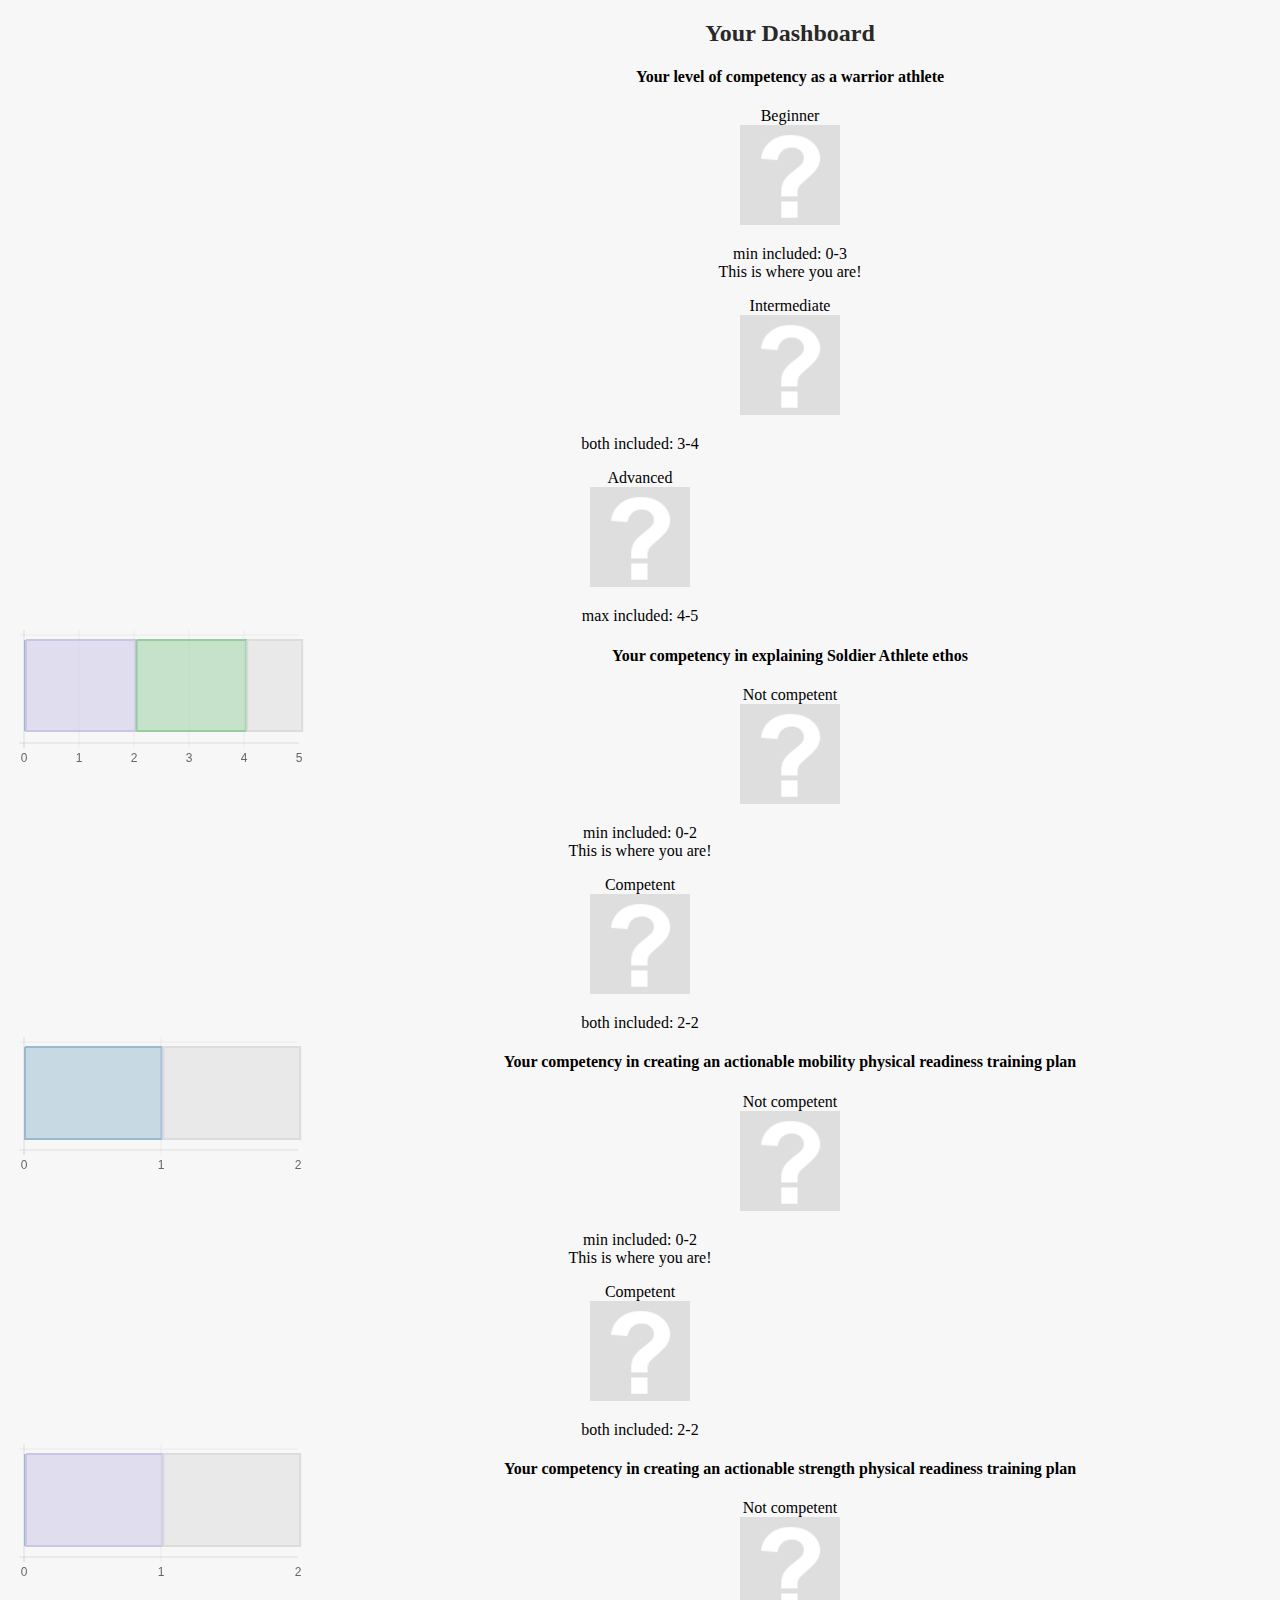
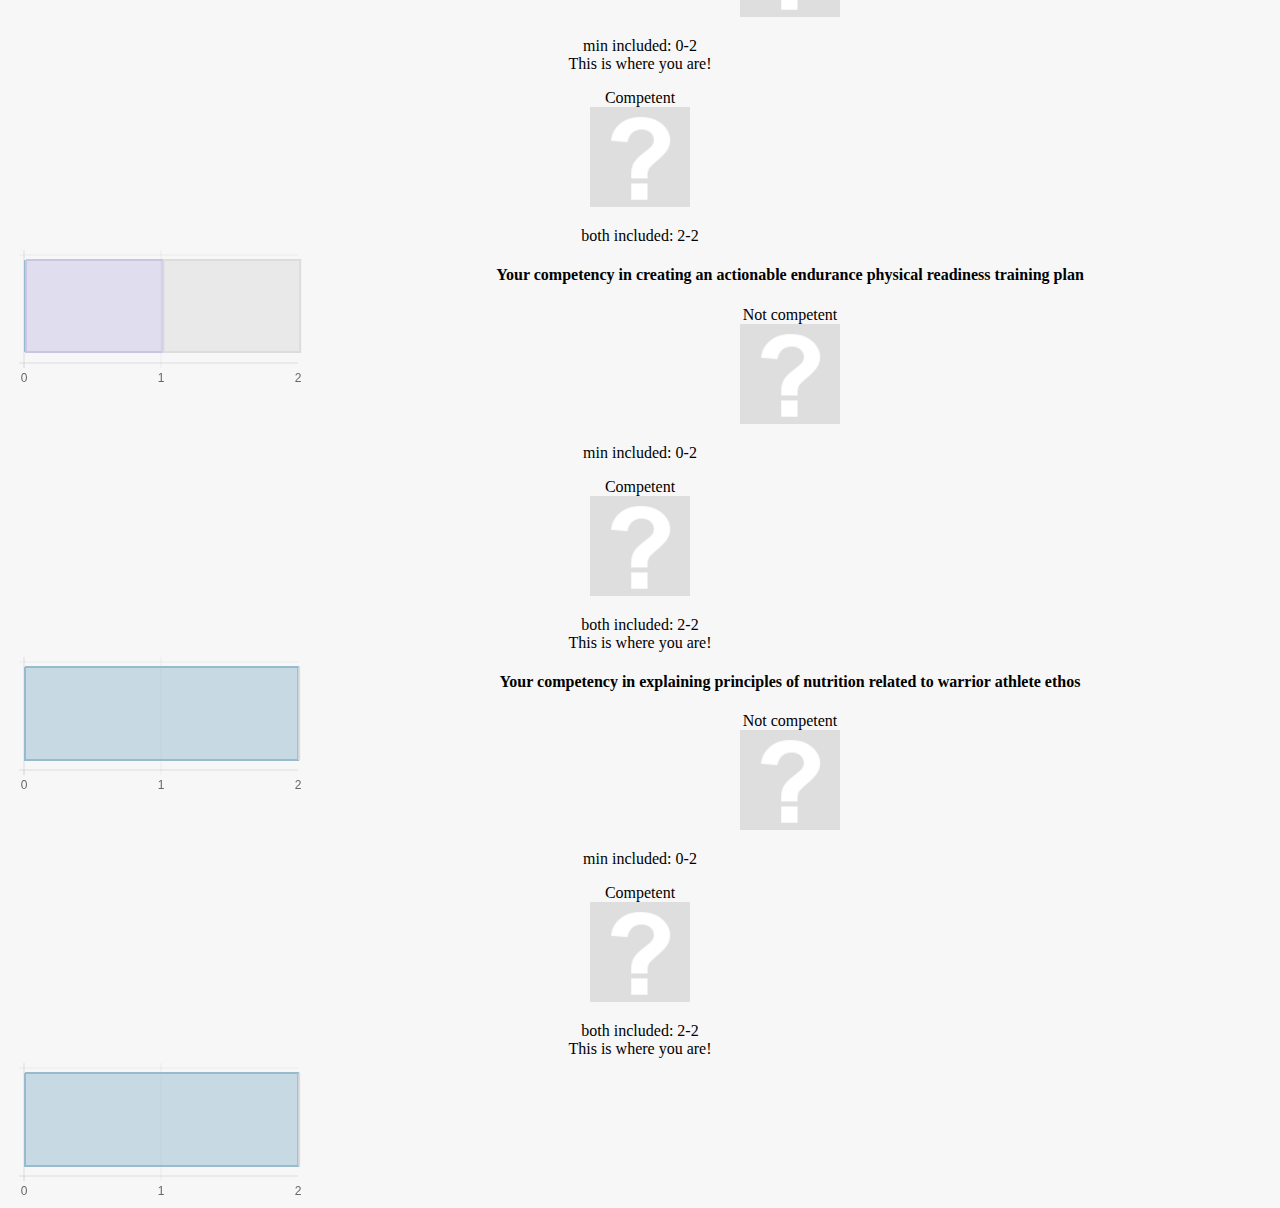
==== index.html @ 4b67f630 "Added initial chart for each performance level" ====
<!DOCTYPE html>
<html>

<head>
	<!-- Dependencies -->
	<script src="//code.jquery.com/jquery-1.11.0.min.js"></script>
	<script src="lib/knockout-3.1.0.js"></script>
	<script src="lib/xml2json.js"></script>
	<script src="lib/Chart.min.js"></script>
	<script src="lib/ChartNew.js"></script>
	
	<script type="text/javascript" src="src/dash.js"></script>
	<link type="text/css" rel="stylesheet" href="css/style.css" />
</head>
<body>
	<div>
		<canvas id="myChart" width="300" height="300"></canvas>
		<div id="legend"></div>
	</div>
	<div class="content">
		<h2>Your Dashboard</h2>
		<div data-bind="foreach: Component">
			<h4 data-bind="text:Title"></h4>		
			<div data-bind="foreach: PerformanceLevelSet.PerformanceLevel">
				<p>
					<span data-bind="text: Indicator.Description"></span><br/>
					<img src="img/question.png"/>
				</p>
				
				<span data-bind="text: include"></span> included: <span data-bind="text: min + '-' + max"></span>
				
				
				<div data-bind="html: $root.handleScore($data, $parentContext.$index())"></div>
			</div>
				<canvas data-bind="attr:{id: 'canvas' + $index()}"></canvas>
		</div>
	</div>
</body>
</html>
---- css/style.css ----
html, body{
	background: #f7f7f7;
}

h1, h2, h3{
	color: #292929;
}
canvas{
	float:left;
}

.content{
	text-align: center;
	width: 100%;
}

.doughnut-legend {
  list-style: none;
  float: left;
  margin-top: 240px;
}
.doughnut-legend li {
  display: block;
  padding-left: 30px;
  position: relative;
  margin-bottom: 4px;
  border-radius: 5px;
  padding: 2px 8px 2px 28px;
  font-size: 14px;
  cursor: default;
  -webkit-transition: background-color 200ms ease-in-out;
  -moz-transition: background-color 200ms ease-in-out;
  -o-transition: background-color 200ms ease-in-out;
  transition: background-color 200ms ease-in-out;
}
.doughnut-legend li:hover {
  background-color: #f4f4f4;
  cursor: pointer;
}
.doughnut-legend li span {
  display: block;
  position: absolute;
  left: 0;
  top: 0;
  width: 20px;
  height: 100%;
  border-radius: 5px;
}
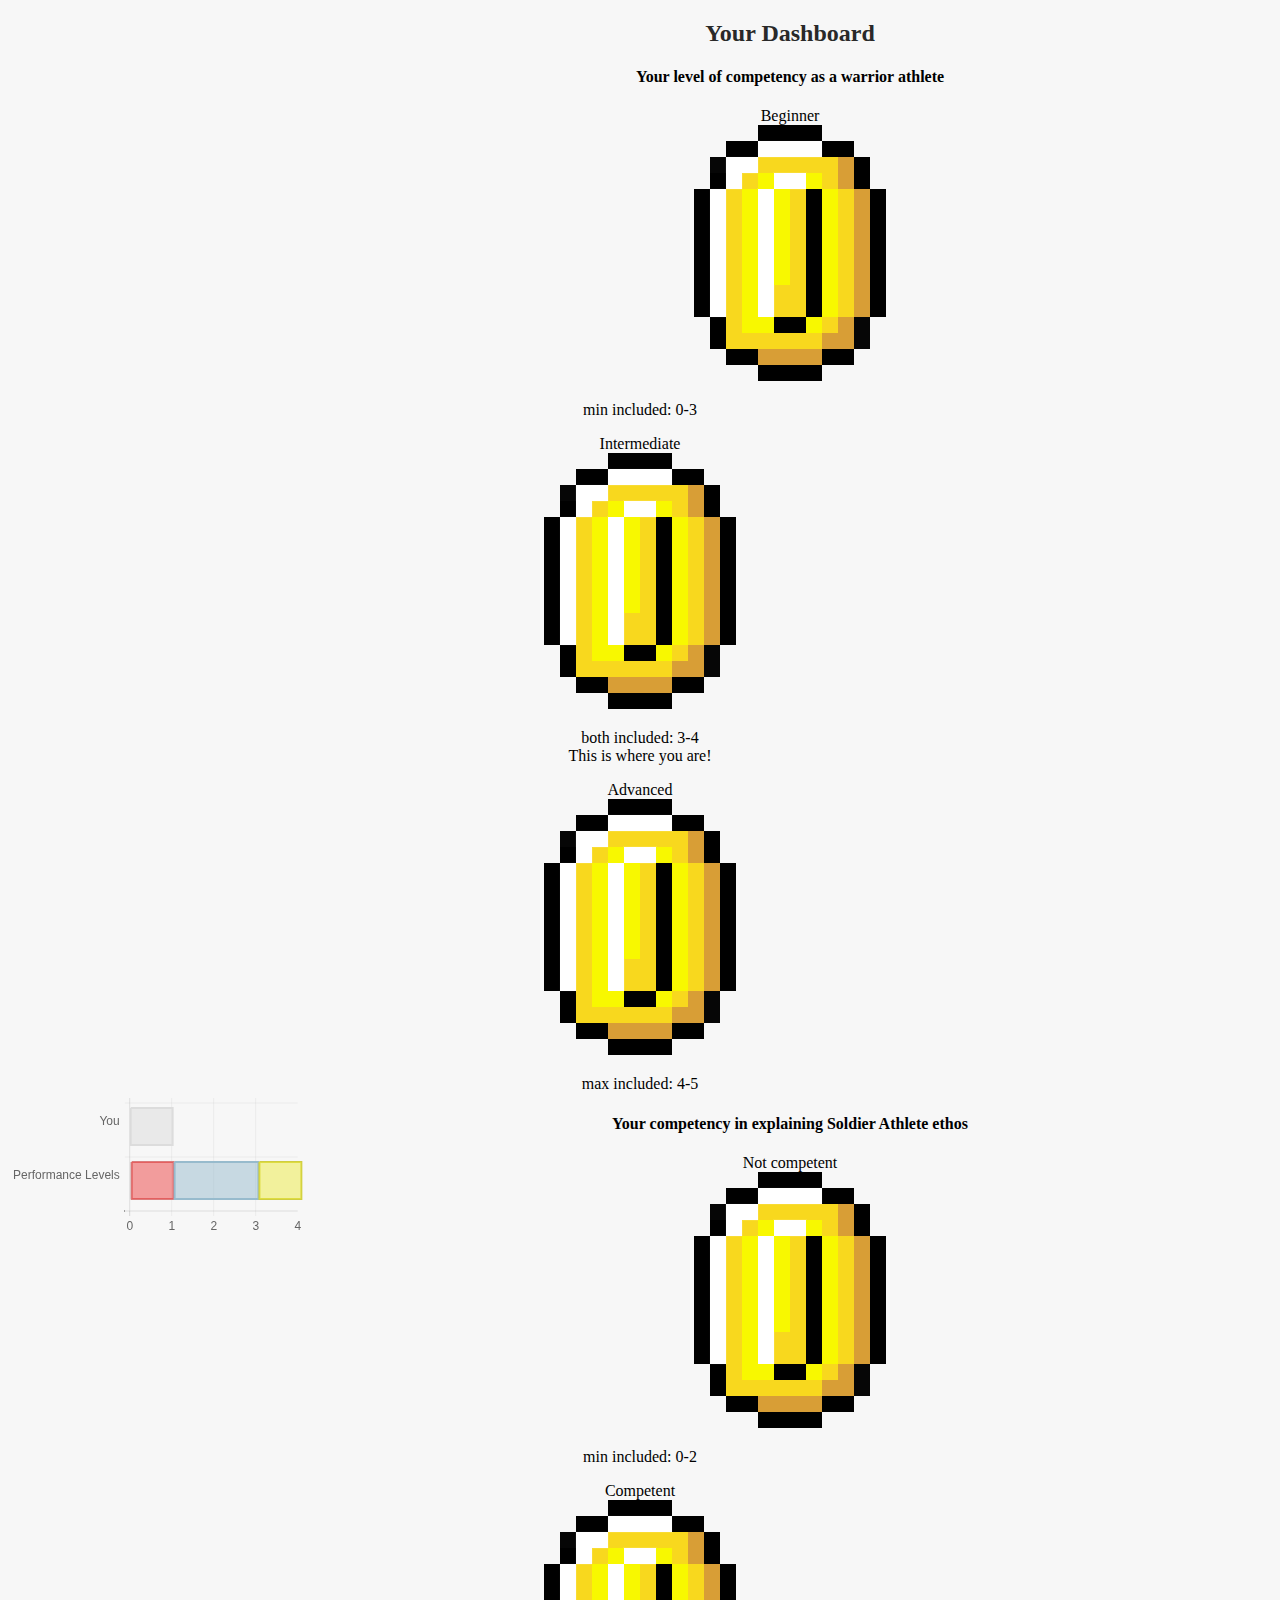
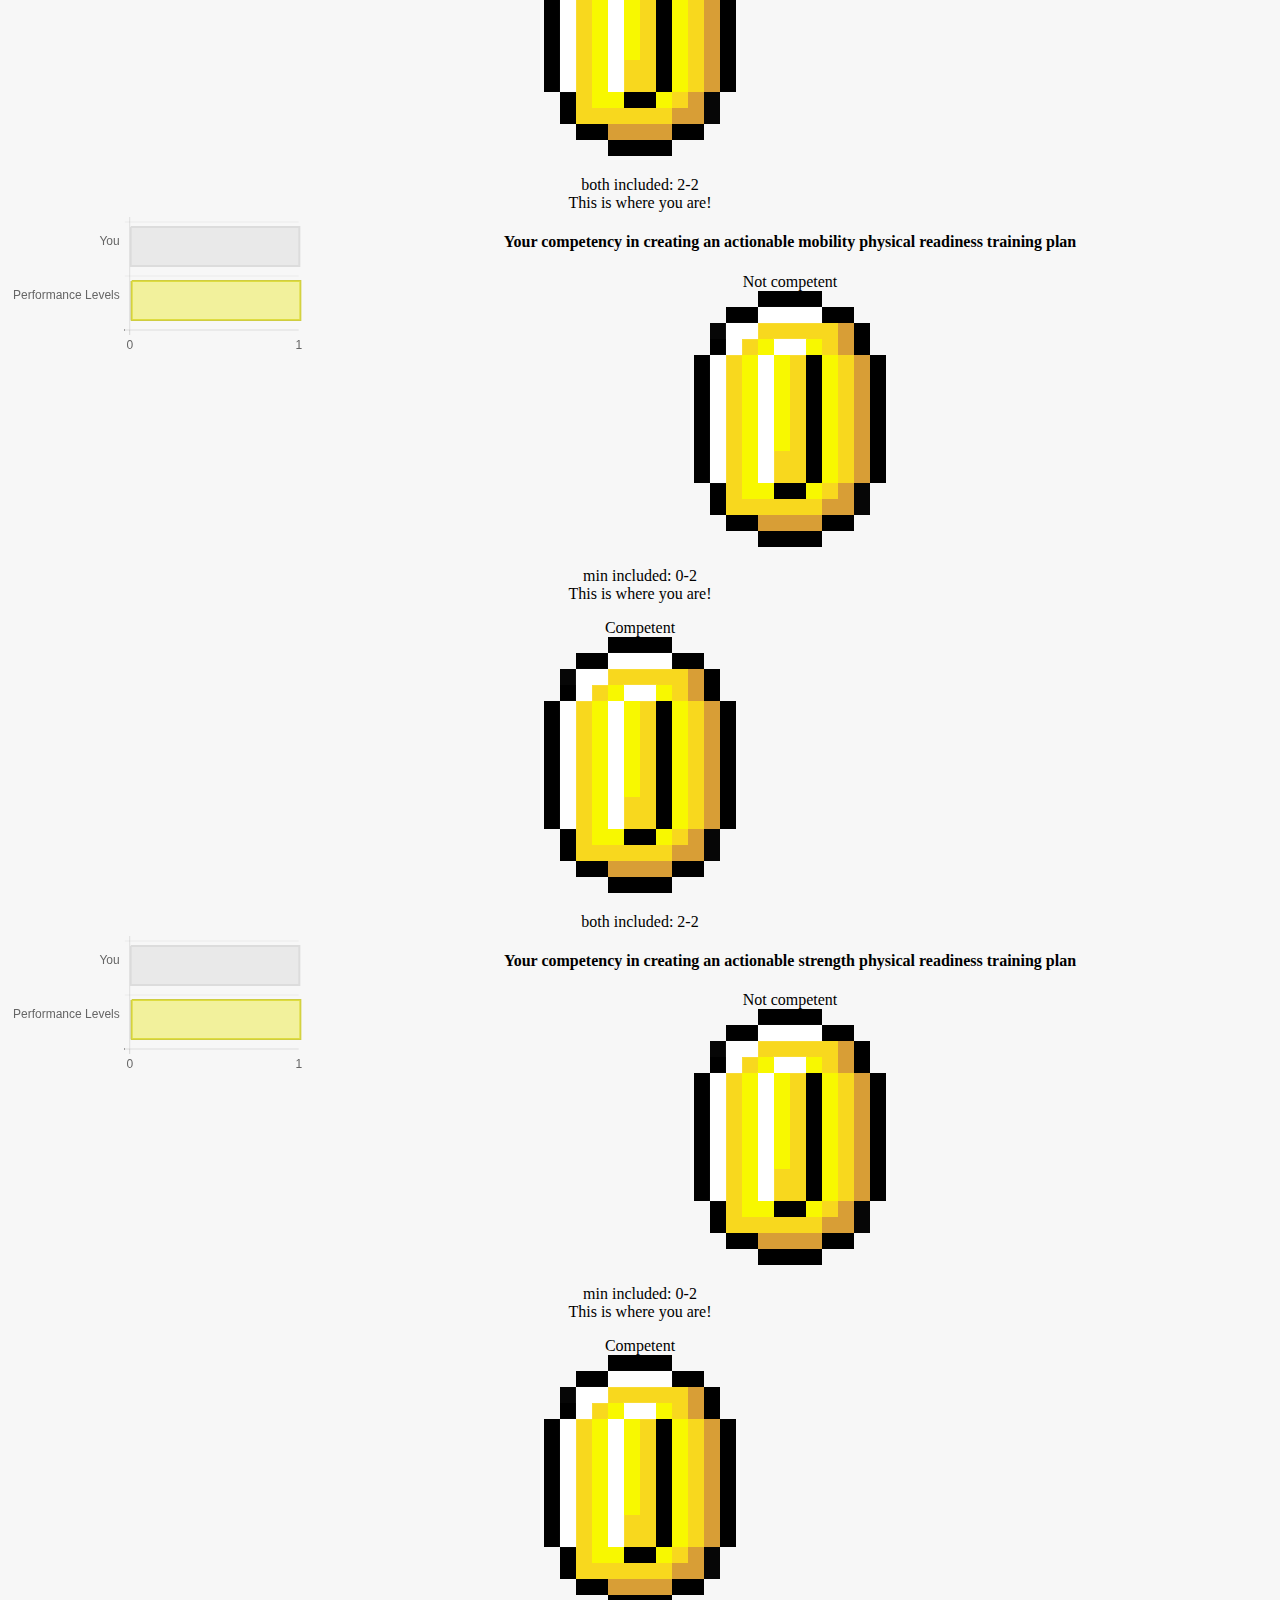
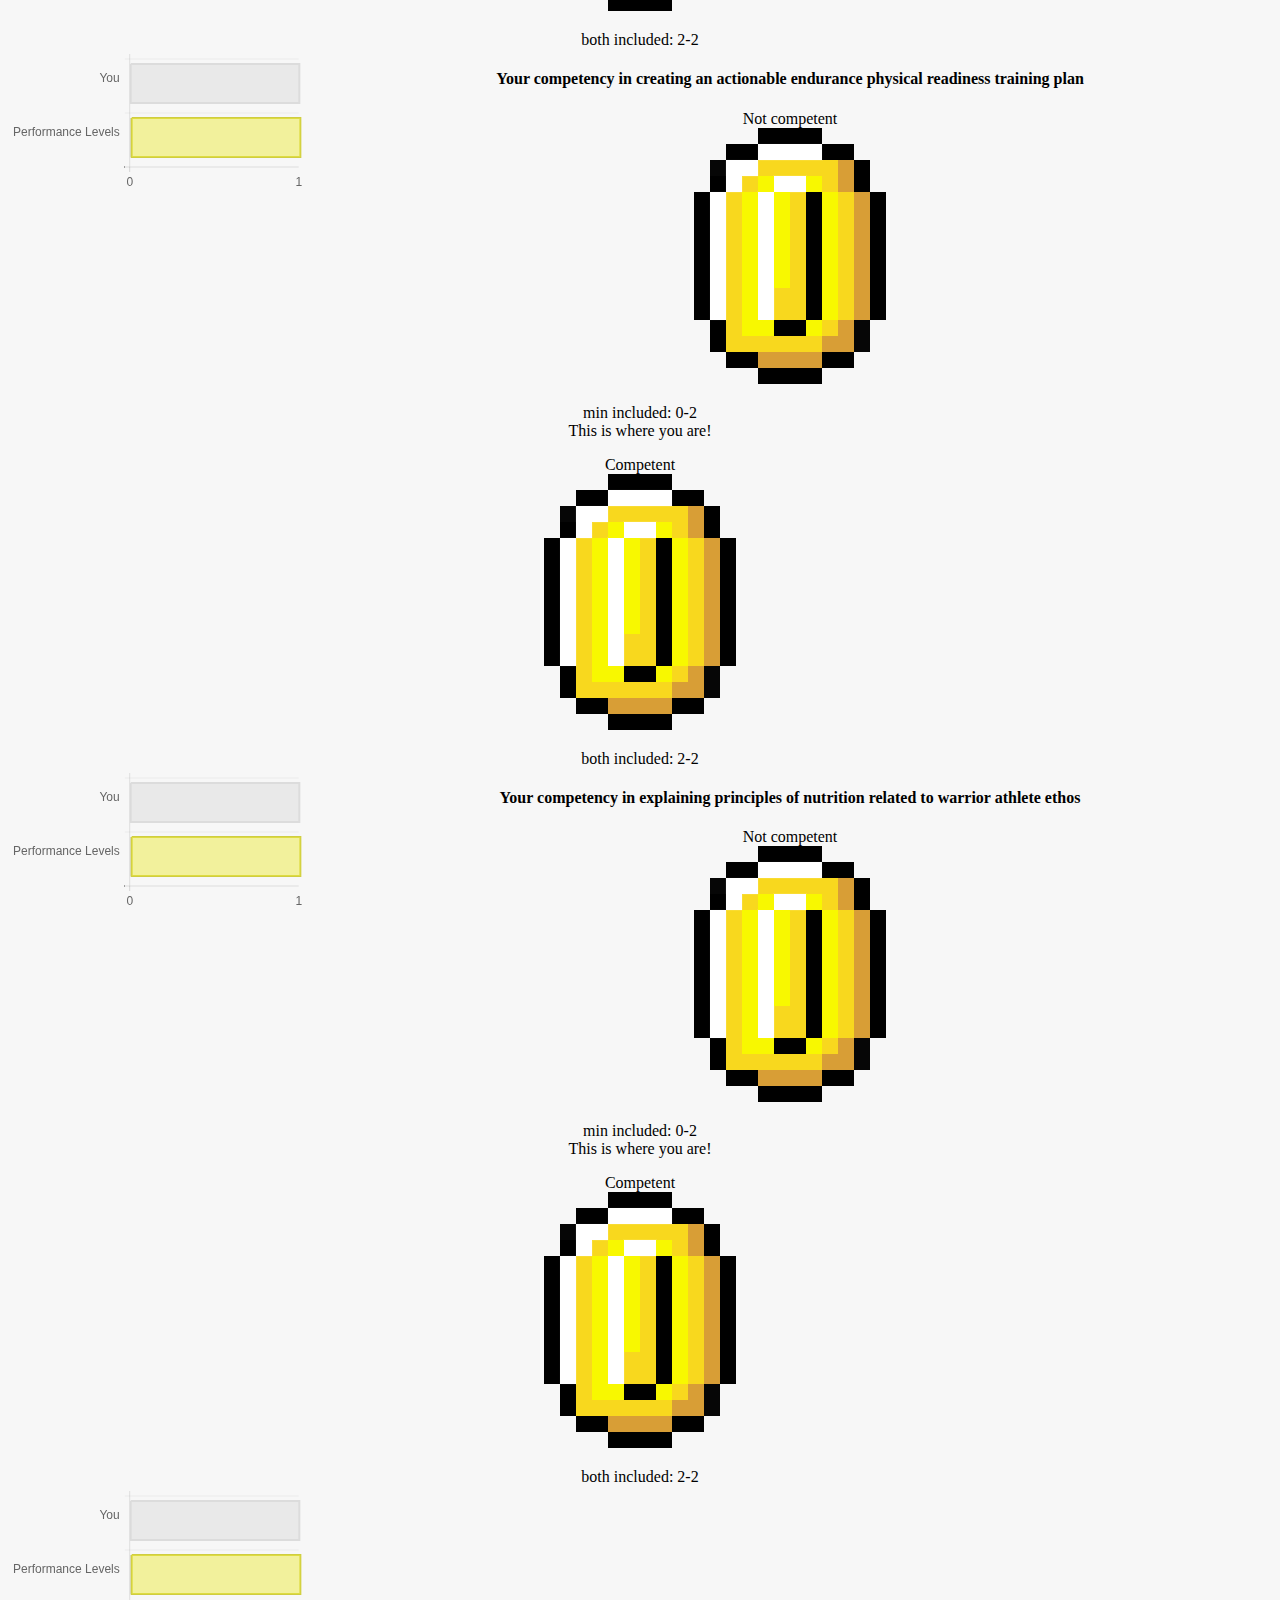
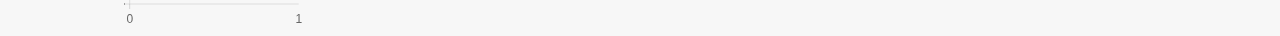
==== commit 7bbc8716: "Added coins, separated chart series" ====
--- a/index.html
+++ b/index.html
@@ -24,7 +24,7 @@
 			<div data-bind="foreach: PerformanceLevelSet.PerformanceLevel">
 				<p>
 					<span data-bind="text: Indicator.Description"></span><br/>
-					<img src="img/question.png"/>
+					<img src="img/gold_coin.png"/>
 				</p>
 				
 				<span data-bind="text: include"></span> included: <span data-bind="text: min + '-' + max"></span>
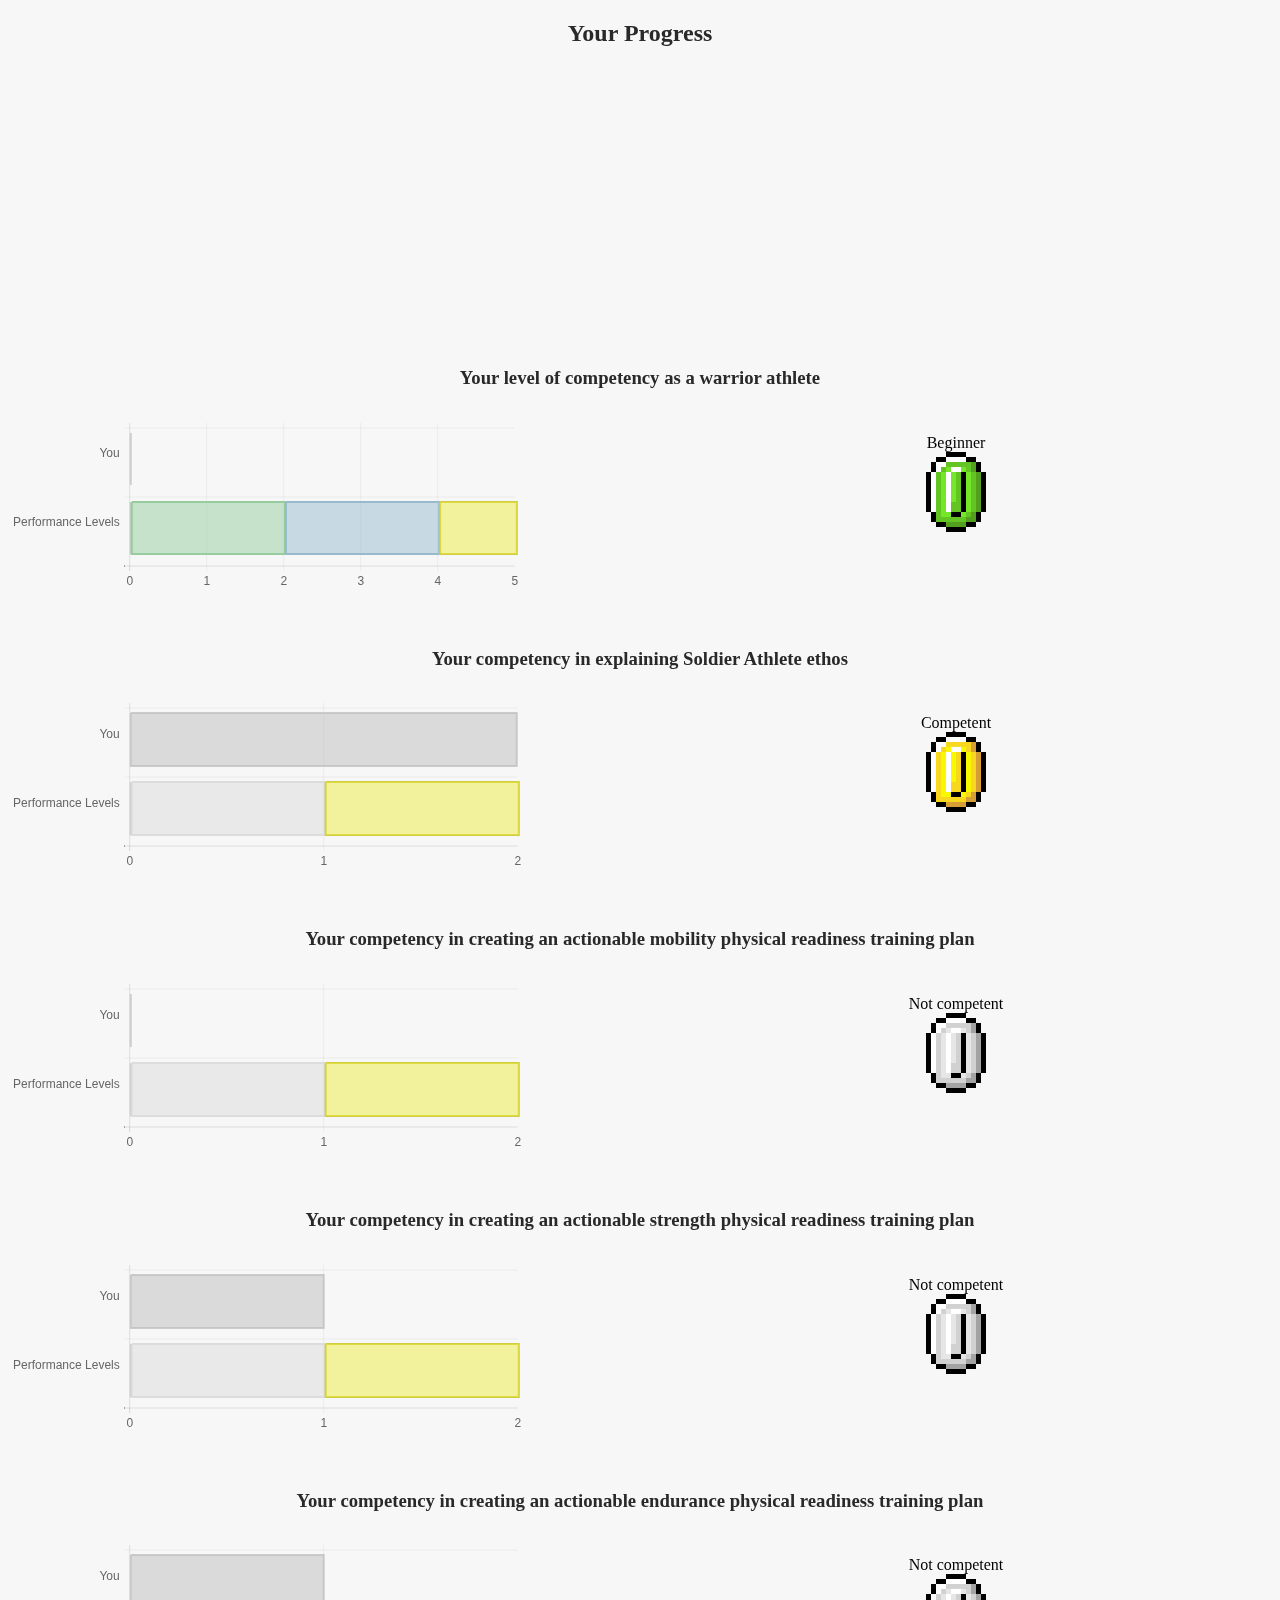
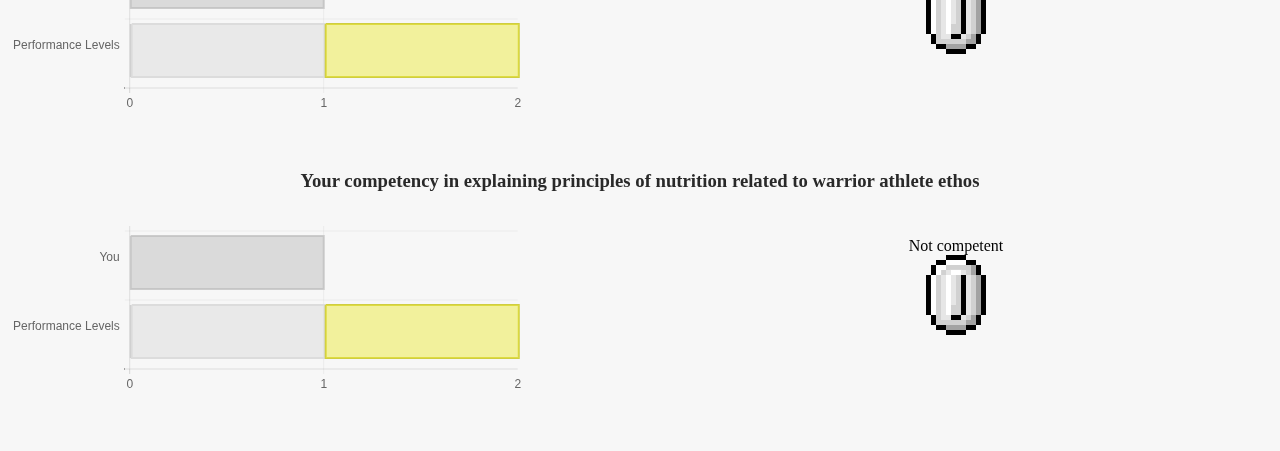
==== commit 3c73cc99: "Major progress in individual performance levels" ====
--- a/index.html
+++ b/index.html
@@ -1,6 +1,5 @@
 <!DOCTYPE html>
 <html>
-
 <head>
 	<!-- Dependencies -->
 	<script src="//code.jquery.com/jquery-1.11.0.min.js"></script>
@@ -13,26 +12,28 @@
 	<link type="text/css" rel="stylesheet" href="css/style.css" />
 </head>
 <body>
-	<div>
+	<div class="overview">
+		<h2>Your Progress</h2>
 		<canvas id="myChart" width="300" height="300"></canvas>
 		<div id="legend"></div>
 	</div>
 	<div class="content">
-		<h2>Your Dashboard</h2>
-		<div data-bind="foreach: Component">
-			<h4 data-bind="text:Title"></h4>		
-			<div data-bind="foreach: PerformanceLevelSet.PerformanceLevel">
-				<p>
-					<span data-bind="text: Indicator.Description"></span><br/>
-					<img src="img/gold_coin.png"/>
-				</p>
+		<div class="components" data-bind="foreach: Component">
+			<h3 data-bind="text:Title"></h3>	
+			<div class="component_inner">
+				<canvas data-bind="attr:{id: 'canvas' + $index()}" width="520" height="180"></canvas>	
 				
-				<span data-bind="text: include"></span> included: <span data-bind="text: min + '-' + max"></span>
+				<!-- This for loop should really be removed -->
+				<div class="performanceLevel" data-bind="foreach: PerformanceLevelSet.PerformanceLevel">
+					<div data-bind="if:$root.isCurrentScore($data, $parentContext.$index())">
+						<p>
+							<span data-bind="text: Indicator.Description"></span><br/>
+							<img data-bind="attr:{src: $root.getImgURL($data)}" />
+						</p>
+					</div>
+				</div>
 				
-				
-				<div data-bind="html: $root.handleScore($data, $parentContext.$index())"></div>
 			</div>
-				<canvas data-bind="attr:{id: 'canvas' + $index()}"></canvas>
 		</div>
 	</div>
 </body>
--- a/css/style.css
+++ b/css/style.css
@@ -4,16 +4,44 @@
 
 h1, h2, h3{
 	color: #292929;
+	width: 100%;
+	clear: both;
 }
 canvas{
 	float:left;
+}
+
+/* Overview div. Pie charts, main header */
+.overview{
+	width: 100%;
+	clear:both;
+}
+.overview h2{
+	text-align: center;
 }
 
 .content{
 	text-align: center;
 	width: 100%;
 }
-
+.components{
+	width: 100%;
+}
+.components canvas{
+	width: 50%;
+	height: 20%;
+	float:left;
+}
+.component_inner{
+	width: 100%;
+	clear: both;
+	margin: 10px 0 50px 0;
+	float: left;
+}
+.performanceLevel{
+	float: right;
+	width: 50%;
+}
 .doughnut-legend {
   list-style: none;
   float: left;
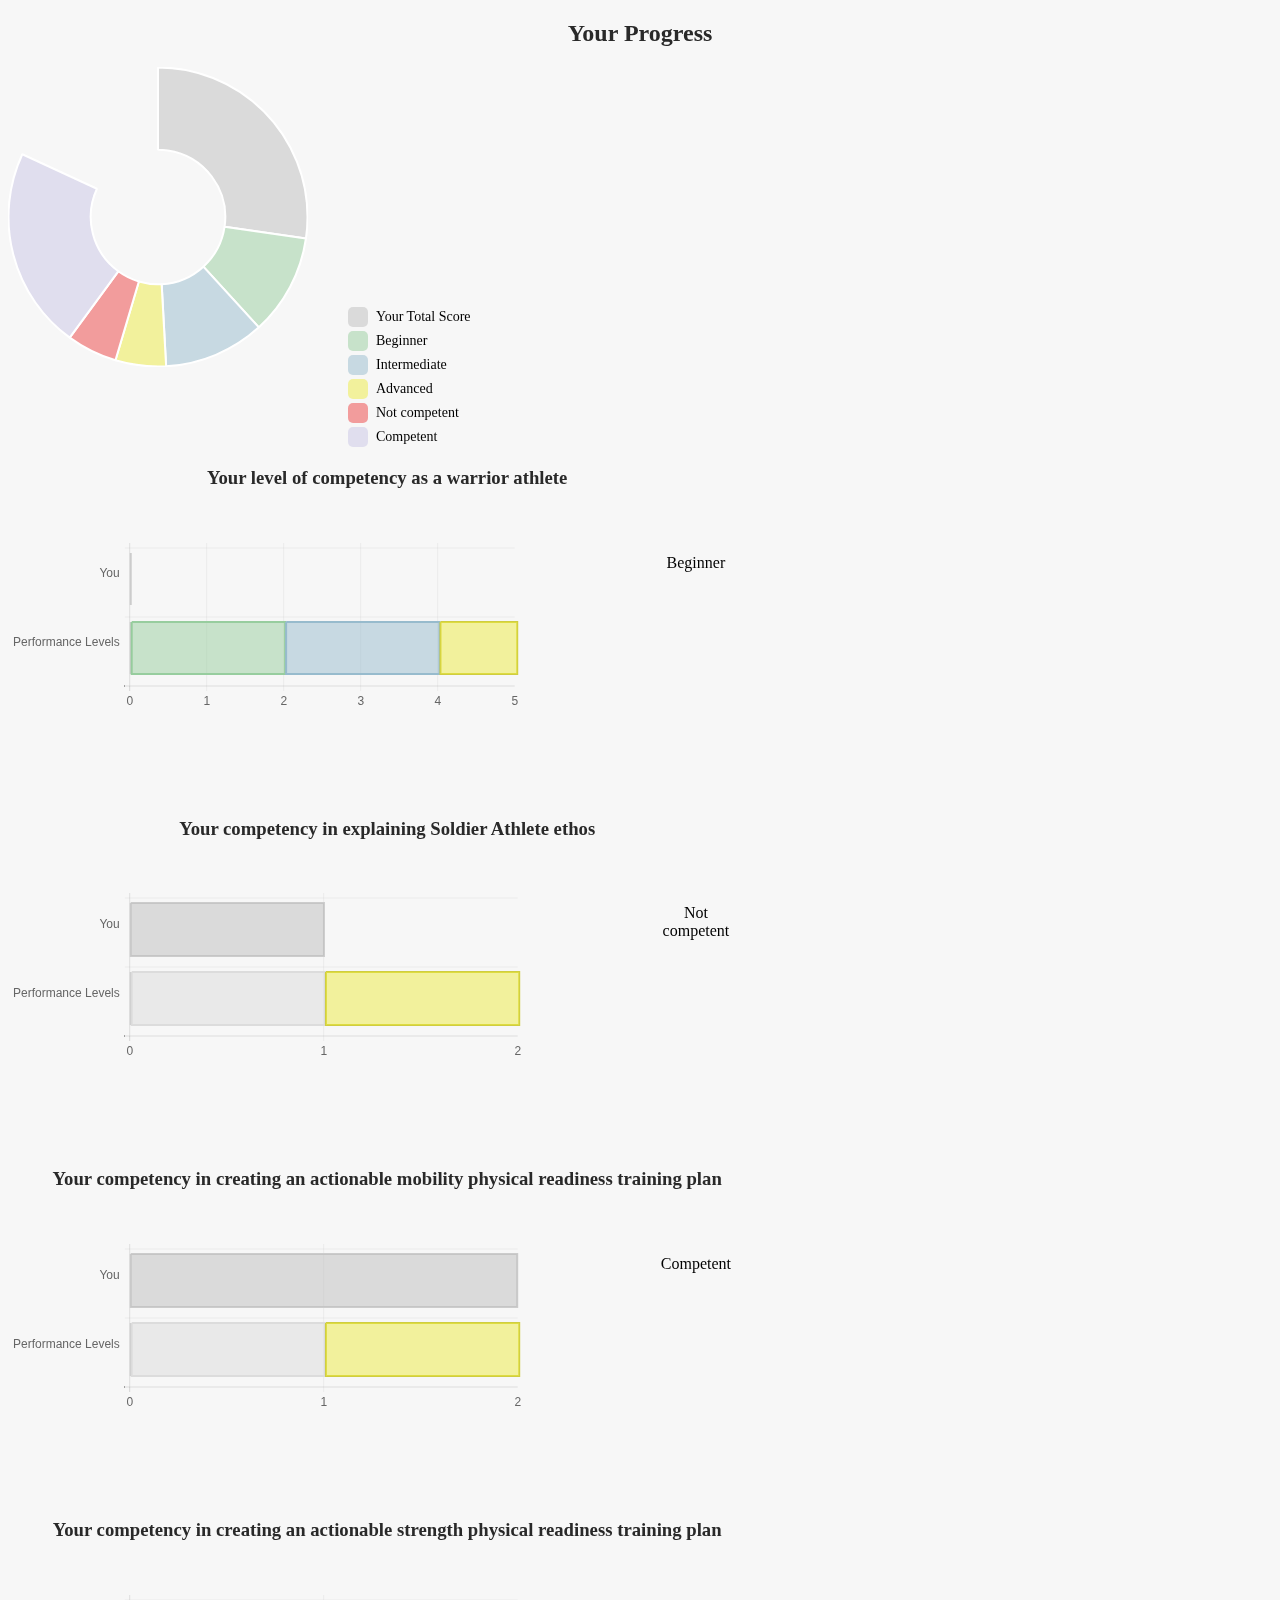
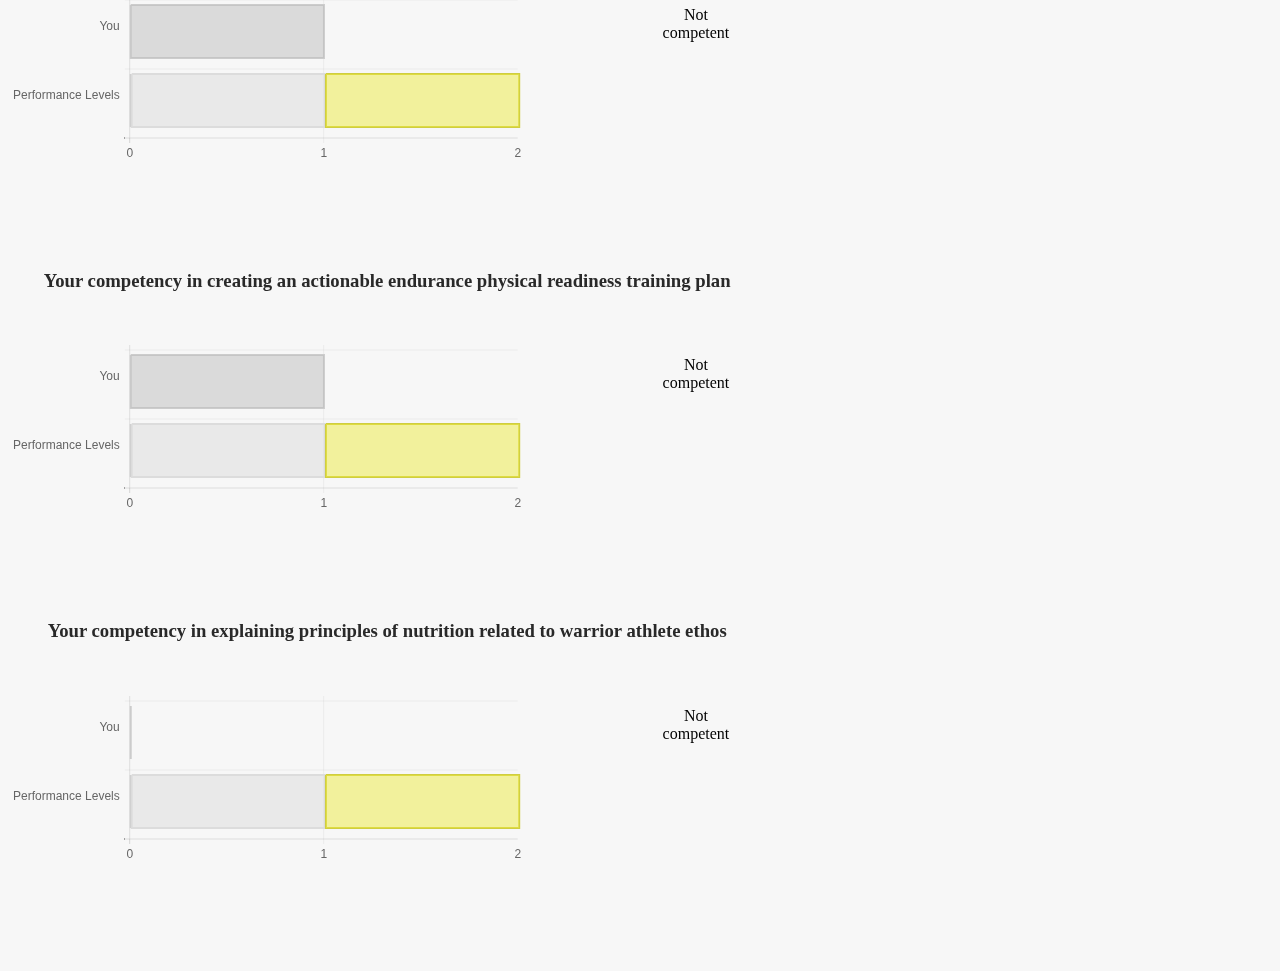
==== commit 39be849c: "Added more granular data to pie chart" ====
--- a/index.html
+++ b/index.html
@@ -7,6 +7,7 @@
 	<script src="lib/xml2json.js"></script>
 	<script src="lib/Chart.min.js"></script>
 	<script src="lib/ChartNew.js"></script>
+	<script src="lib/xapicollection.min.js"></script>
 	
 	<script type="text/javascript" src="src/dash.js"></script>
 	<link type="text/css" rel="stylesheet" href="css/style.css" />
@@ -27,7 +28,7 @@
 				<div class="performanceLevel" data-bind="foreach: PerformanceLevelSet.PerformanceLevel">
 					<div data-bind="if:$root.isCurrentScore($data, $parentContext.$index())">
 						<p>
-							<span data-bind="text: Indicator.Description"></span><br/>
+							<span data-bind="text: Indicator.Description"></span><br/><br/>
 							<img data-bind="attr:{src: $root.getImgURL($data)}" />
 						</p>
 					</div>
--- a/css/style.css
+++ b/css/style.css
@@ -25,22 +25,21 @@
 	width: 100%;
 }
 .components{
-	width: 100%;
+	width: 60%;
 }
 .components canvas{
-	width: 50%;
-	height: 20%;
 	float:left;
 }
 .component_inner{
 	width: 100%;
 	clear: both;
-	margin: 10px 0 50px 0;
+	margin: 30px 0 100px 0;
 	float: left;
 }
 .performanceLevel{
-	float: right;
-	width: 50%;
+	float: left;
+	margin-left: 130px;
+	width: 10%;
 }
 .doughnut-legend {
   list-style: none;
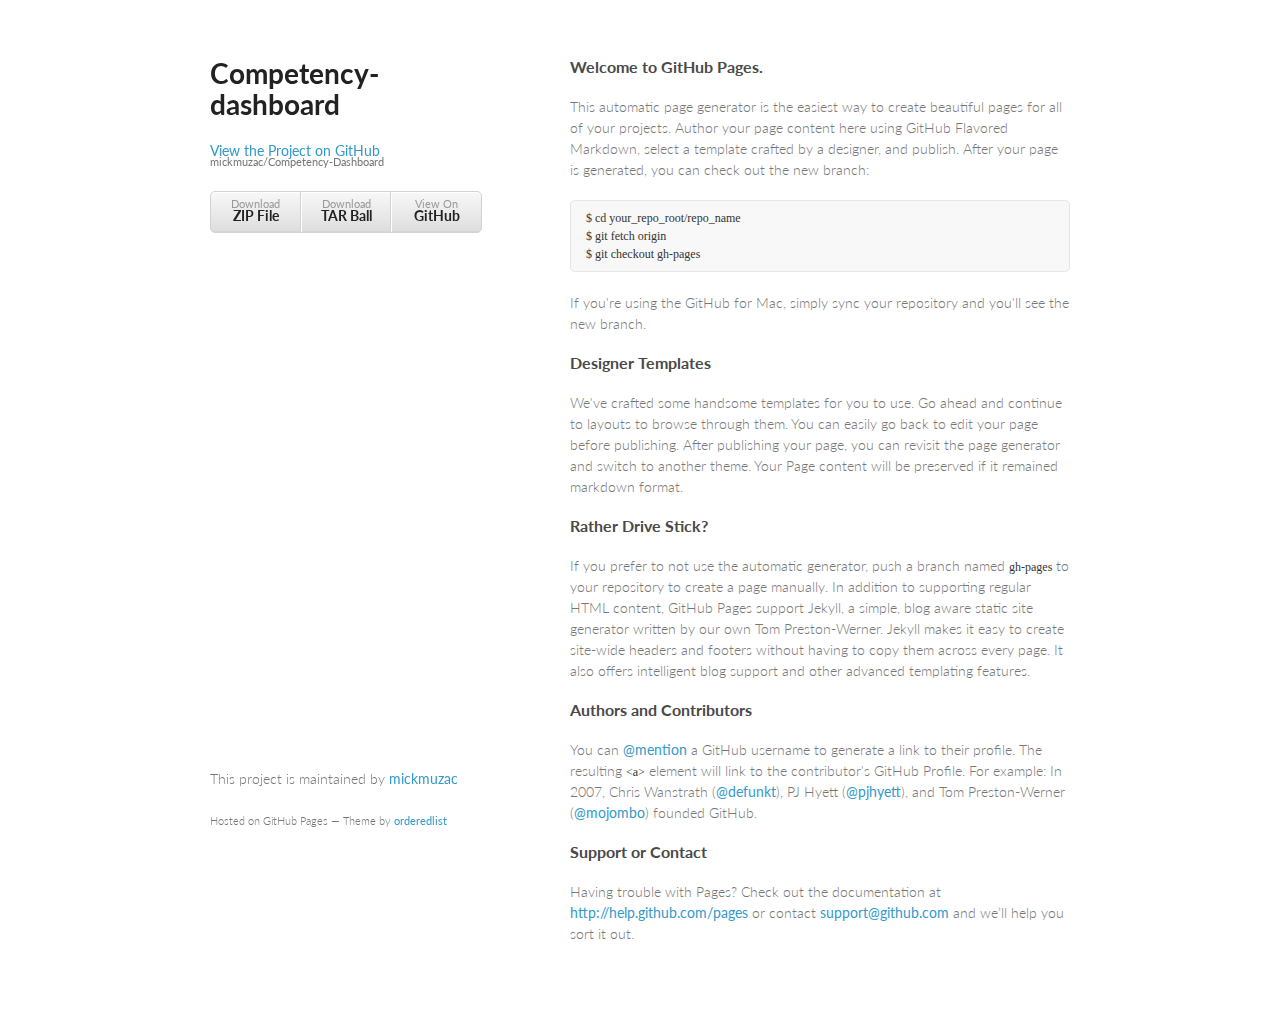
==== commit 29c49b55: "Create gh-pages branch via GitHub" ====
--- a/index.html
+++ b/index.html
@@ -1,41 +1,71 @@
-<!DOCTYPE html>
+<!doctype html>
 <html>
-<head>
-	<!-- Dependencies -->
-	<script src="//code.jquery.com/jquery-1.11.0.min.js"></script>
-	<script src="lib/knockout-3.1.0.js"></script>
-	<script src="lib/xml2json.js"></script>
-	<script src="lib/Chart.min.js"></script>
-	<script src="lib/ChartNew.js"></script>
-	<script src="lib/xapicollection.min.js"></script>
-	
-	<script type="text/javascript" src="src/dash.js"></script>
-	<link type="text/css" rel="stylesheet" href="css/style.css" />
-</head>
-<body>
-	<div class="overview">
-		<h2>Your Progress</h2>
-		<canvas id="myChart" width="300" height="300"></canvas>
-		<div id="legend"></div>
-	</div>
-	<div class="content">
-		<div class="components" data-bind="foreach: Component">
-			<h3 data-bind="text:Title"></h3>	
-			<div class="component_inner">
-				<canvas data-bind="attr:{id: 'canvas' + $index()}" width="520" height="180"></canvas>	
-				
-				<!-- This for loop should really be removed -->
-				<div class="performanceLevel" data-bind="foreach: PerformanceLevelSet.PerformanceLevel">
-					<div data-bind="if:$root.isCurrentScore($data, $parentContext.$index())">
-						<p>
-							<span data-bind="text: Indicator.Description"></span><br/><br/>
-							<img data-bind="attr:{src: $root.getImgURL($data)}" />
-						</p>
-					</div>
-				</div>
-				
-			</div>
-		</div>
-	</div>
-</body>
+  <head>
+    <meta charset="utf-8">
+    <meta http-equiv="X-UA-Compatible" content="chrome=1">
+    <title>Competency-dashboard by mickmuzac</title>
+
+    <link rel="stylesheet" href="stylesheets/styles.css">
+    <link rel="stylesheet" href="stylesheets/pygment_trac.css">
+    <meta name="viewport" content="width=device-width, initial-scale=1, user-scalable=no">
+    <!--[if lt IE 9]>
+    <script src="//html5shiv.googlecode.com/svn/trunk/html5.js"></script>
+    <![endif]-->
+  </head>
+  <body>
+    <div class="wrapper">
+      <header>
+        <h1>Competency-dashboard</h1>
+        <p></p>
+
+        <p class="view"><a href="https://github.com/mickmuzac/Competency-Dashboard">View the Project on GitHub <small>mickmuzac/Competency-Dashboard</small></a></p>
+
+
+        <ul>
+          <li><a href="https://github.com/mickmuzac/Competency-Dashboard/zipball/master">Download <strong>ZIP File</strong></a></li>
+          <li><a href="https://github.com/mickmuzac/Competency-Dashboard/tarball/master">Download <strong>TAR Ball</strong></a></li>
+          <li><a href="https://github.com/mickmuzac/Competency-Dashboard">View On <strong>GitHub</strong></a></li>
+        </ul>
+      </header>
+      <section>
+        <h3>
+<a name="welcome-to-github-pages" class="anchor" href="#welcome-to-github-pages"><span class="octicon octicon-link"></span></a>Welcome to GitHub Pages.</h3>
+
+<p>This automatic page generator is the easiest way to create beautiful pages for all of your projects. Author your page content here using GitHub Flavored Markdown, select a template crafted by a designer, and publish. After your page is generated, you can check out the new branch:</p>
+
+<pre><code>$ cd your_repo_root/repo_name
+$ git fetch origin
+$ git checkout gh-pages
+</code></pre>
+
+<p>If you're using the GitHub for Mac, simply sync your repository and you'll see the new branch.</p>
+
+<h3>
+<a name="designer-templates" class="anchor" href="#designer-templates"><span class="octicon octicon-link"></span></a>Designer Templates</h3>
+
+<p>We've crafted some handsome templates for you to use. Go ahead and continue to layouts to browse through them. You can easily go back to edit your page before publishing. After publishing your page, you can revisit the page generator and switch to another theme. Your Page content will be preserved if it remained markdown format.</p>
+
+<h3>
+<a name="rather-drive-stick" class="anchor" href="#rather-drive-stick"><span class="octicon octicon-link"></span></a>Rather Drive Stick?</h3>
+
+<p>If you prefer to not use the automatic generator, push a branch named <code>gh-pages</code> to your repository to create a page manually. In addition to supporting regular HTML content, GitHub Pages support Jekyll, a simple, blog aware static site generator written by our own Tom Preston-Werner. Jekyll makes it easy to create site-wide headers and footers without having to copy them across every page. It also offers intelligent blog support and other advanced templating features.</p>
+
+<h3>
+<a name="authors-and-contributors" class="anchor" href="#authors-and-contributors"><span class="octicon octicon-link"></span></a>Authors and Contributors</h3>
+
+<p>You can <a href="https://github.com/blog/821" class="user-mention">@mention</a> a GitHub username to generate a link to their profile. The resulting <code>&lt;a&gt;</code> element will link to the contributor's GitHub Profile. For example: In 2007, Chris Wanstrath (<a href="https://github.com/defunkt" class="user-mention">@defunkt</a>), PJ Hyett (<a href="https://github.com/pjhyett" class="user-mention">@pjhyett</a>), and Tom Preston-Werner (<a href="https://github.com/mojombo" class="user-mention">@mojombo</a>) founded GitHub.</p>
+
+<h3>
+<a name="support-or-contact" class="anchor" href="#support-or-contact"><span class="octicon octicon-link"></span></a>Support or Contact</h3>
+
+<p>Having trouble with Pages? Check out the documentation at <a href="http://help.github.com/pages">http://help.github.com/pages</a> or contact <a href="mailto:support@github.com">support@github.com</a> and we’ll help you sort it out.</p>
+      </section>
+      <footer>
+        <p>This project is maintained by <a href="https://github.com/mickmuzac">mickmuzac</a></p>
+        <p><small>Hosted on GitHub Pages &mdash; Theme by <a href="https://github.com/orderedlist">orderedlist</a></small></p>
+      </footer>
+    </div>
+    <script src="javascripts/scale.fix.js"></script>
+    
+  </body>
 </html>--- a/stylesheets/styles.css
+++ b/stylesheets/styles.css
@@ -0,0 +1,255 @@
+@import url(https://fonts.googleapis.com/css?family=Lato:300italic,700italic,300,700);
+
+body {
+  padding:50px;
+  font:14px/1.5 Lato, "Helvetica Neue", Helvetica, Arial, sans-serif;
+  color:#777;
+  font-weight:300;
+}
+
+h1, h2, h3, h4, h5, h6 {
+  color:#222;
+  margin:0 0 20px;
+}
+
+p, ul, ol, table, pre, dl {
+  margin:0 0 20px;
+}
+
+h1, h2, h3 {
+  line-height:1.1;
+}
+
+h1 {
+  font-size:28px;
+}
+
+h2 {
+  color:#393939;
+}
+
+h3, h4, h5, h6 {
+  color:#494949;
+}
+
+a {
+  color:#39c;
+  font-weight:400;
+  text-decoration:none;
+}
+
+a small {
+  font-size:11px;
+  color:#777;
+  margin-top:-0.6em;
+  display:block;
+}
+
+.wrapper {
+  width:860px;
+  margin:0 auto;
+}
+
+blockquote {
+  border-left:1px solid #e5e5e5;
+  margin:0;
+  padding:0 0 0 20px;
+  font-style:italic;
+}
+
+code, pre {
+  font-family:Monaco, Bitstream Vera Sans Mono, Lucida Console, Terminal;
+  color:#333;
+  font-size:12px;
+}
+
+pre {
+  padding:8px 15px;
+  background: #f8f8f8;  
+  border-radius:5px;
+  border:1px solid #e5e5e5;
+  overflow-x: auto;
+}
+
+table {
+  width:100%;
+  border-collapse:collapse;
+}
+
+th, td {
+  text-align:left;
+  padding:5px 10px;
+  border-bottom:1px solid #e5e5e5;
+}
+
+dt {
+  color:#444;
+  font-weight:700;
+}
+
+th {
+  color:#444;
+}
+
+img {
+  max-width:100%;
+}
+
+header {
+  width:270px;
+  float:left;
+  position:fixed;
+}
+
+header ul {
+  list-style:none;
+  height:40px;
+  
+  padding:0;
+  
+  background: #eee;
+  background: -moz-linear-gradient(top, #f8f8f8 0%, #dddddd 100%);
+  background: -webkit-gradient(linear, left top, left bottom, color-stop(0%,#f8f8f8), color-stop(100%,#dddddd));
+  background: -webkit-linear-gradient(top, #f8f8f8 0%,#dddddd 100%);
+  background: -o-linear-gradient(top, #f8f8f8 0%,#dddddd 100%);
+  background: -ms-linear-gradient(top, #f8f8f8 0%,#dddddd 100%);
+  background: linear-gradient(top, #f8f8f8 0%,#dddddd 100%);
+  
+  border-radius:5px;
+  border:1px solid #d2d2d2;
+  box-shadow:inset #fff 0 1px 0, inset rgba(0,0,0,0.03) 0 -1px 0;
+  width:270px;
+}
+
+header li {
+  width:89px;
+  float:left;
+  border-right:1px solid #d2d2d2;
+  height:40px;
+}
+
+header ul a {
+  line-height:1;
+  font-size:11px;
+  color:#999;
+  display:block;
+  text-align:center;
+  padding-top:6px;
+  height:40px;
+}
+
+strong {
+  color:#222;
+  font-weight:700;
+}
+
+header ul li + li {
+  width:88px;
+  border-left:1px solid #fff;
+}
+
+header ul li + li + li {
+  border-right:none;
+  width:89px;
+}
+
+header ul a strong {
+  font-size:14px;
+  display:block;
+  color:#222;
+}
+
+section {
+  width:500px;
+  float:right;
+  padding-bottom:50px;
+}
+
+small {
+  font-size:11px;
+}
+
+hr {
+  border:0;
+  background:#e5e5e5;
+  height:1px;
+  margin:0 0 20px;
+}
+
+footer {
+  width:270px;
+  float:left;
+  position:fixed;
+  bottom:50px;
+}
+
+@media print, screen and (max-width: 960px) {
+  
+  div.wrapper {
+    width:auto;
+    margin:0;
+  }
+  
+  header, section, footer {
+    float:none;
+    position:static;
+    width:auto;
+  }
+  
+  header {
+    padding-right:320px;
+  }
+  
+  section {
+    border:1px solid #e5e5e5;
+    border-width:1px 0;
+    padding:20px 0;
+    margin:0 0 20px;
+  }
+  
+  header a small {
+    display:inline;
+  }
+  
+  header ul {
+    position:absolute;
+    right:50px;
+    top:52px;
+  }
+}
+
+@media print, screen and (max-width: 720px) {
+  body {
+    word-wrap:break-word;
+  }
+  
+  header {
+    padding:0;
+  }
+  
+  header ul, header p.view {
+    position:static;
+  }
+  
+  pre, code {
+    word-wrap:normal;
+  }
+}
+
+@media print, screen and (max-width: 480px) {
+  body {
+    padding:15px;
+  }
+  
+  header ul {
+    display:none;
+  }
+}
+
+@media print {
+  body {
+    padding:0.4in;
+    font-size:12pt;
+    color:#444;
+  }
+}
--- a/stylesheets/pygment_trac.css
+++ b/stylesheets/pygment_trac.css
@@ -0,0 +1,69 @@
+.highlight  { background: #ffffff; }
+.highlight .c { color: #999988; font-style: italic } /* Comment */
+.highlight .err { color: #a61717; background-color: #e3d2d2 } /* Error */
+.highlight .k { font-weight: bold } /* Keyword */
+.highlight .o { font-weight: bold } /* Operator */
+.highlight .cm { color: #999988; font-style: italic } /* Comment.Multiline */
+.highlight .cp { color: #999999; font-weight: bold } /* Comment.Preproc */
+.highlight .c1 { color: #999988; font-style: italic } /* Comment.Single */
+.highlight .cs { color: #999999; font-weight: bold; font-style: italic } /* Comment.Special */
+.highlight .gd { color: #000000; background-color: #ffdddd } /* Generic.Deleted */
+.highlight .gd .x { color: #000000; background-color: #ffaaaa } /* Generic.Deleted.Specific */
+.highlight .ge { font-style: italic } /* Generic.Emph */
+.highlight .gr { color: #aa0000 } /* Generic.Error */
+.highlight .gh { color: #999999 } /* Generic.Heading */
+.highlight .gi { color: #000000; background-color: #ddffdd } /* Generic.Inserted */
+.highlight .gi .x { color: #000000; background-color: #aaffaa } /* Generic.Inserted.Specific */
+.highlight .go { color: #888888 } /* Generic.Output */
+.highlight .gp { color: #555555 } /* Generic.Prompt */
+.highlight .gs { font-weight: bold } /* Generic.Strong */
+.highlight .gu { color: #800080; font-weight: bold; } /* Generic.Subheading */
+.highlight .gt { color: #aa0000 } /* Generic.Traceback */
+.highlight .kc { font-weight: bold } /* Keyword.Constant */
+.highlight .kd { font-weight: bold } /* Keyword.Declaration */
+.highlight .kn { font-weight: bold } /* Keyword.Namespace */
+.highlight .kp { font-weight: bold } /* Keyword.Pseudo */
+.highlight .kr { font-weight: bold } /* Keyword.Reserved */
+.highlight .kt { color: #445588; font-weight: bold } /* Keyword.Type */
+.highlight .m { color: #009999 } /* Literal.Number */
+.highlight .s { color: #d14 } /* Literal.String */
+.highlight .na { color: #008080 } /* Name.Attribute */
+.highlight .nb { color: #0086B3 } /* Name.Builtin */
+.highlight .nc { color: #445588; font-weight: bold } /* Name.Class */
+.highlight .no { color: #008080 } /* Name.Constant */
+.highlight .ni { color: #800080 } /* Name.Entity */
+.highlight .ne { color: #990000; font-weight: bold } /* Name.Exception */
+.highlight .nf { color: #990000; font-weight: bold } /* Name.Function */
+.highlight .nn { color: #555555 } /* Name.Namespace */
+.highlight .nt { color: #000080 } /* Name.Tag */
+.highlight .nv { color: #008080 } /* Name.Variable */
+.highlight .ow { font-weight: bold } /* Operator.Word */
+.highlight .w { color: #bbbbbb } /* Text.Whitespace */
+.highlight .mf { color: #009999 } /* Literal.Number.Float */
+.highlight .mh { color: #009999 } /* Literal.Number.Hex */
+.highlight .mi { color: #009999 } /* Literal.Number.Integer */
+.highlight .mo { color: #009999 } /* Literal.Number.Oct */
+.highlight .sb { color: #d14 } /* Literal.String.Backtick */
+.highlight .sc { color: #d14 } /* Literal.String.Char */
+.highlight .sd { color: #d14 } /* Literal.String.Doc */
+.highlight .s2 { color: #d14 } /* Literal.String.Double */
+.highlight .se { color: #d14 } /* Literal.String.Escape */
+.highlight .sh { color: #d14 } /* Literal.String.Heredoc */
+.highlight .si { color: #d14 } /* Literal.String.Interpol */
+.highlight .sx { color: #d14 } /* Literal.String.Other */
+.highlight .sr { color: #009926 } /* Literal.String.Regex */
+.highlight .s1 { color: #d14 } /* Literal.String.Single */
+.highlight .ss { color: #990073 } /* Literal.String.Symbol */
+.highlight .bp { color: #999999 } /* Name.Builtin.Pseudo */
+.highlight .vc { color: #008080 } /* Name.Variable.Class */
+.highlight .vg { color: #008080 } /* Name.Variable.Global */
+.highlight .vi { color: #008080 } /* Name.Variable.Instance */
+.highlight .il { color: #009999 } /* Literal.Number.Integer.Long */
+
+.type-csharp .highlight .k { color: #0000FF }
+.type-csharp .highlight .kt { color: #0000FF }
+.type-csharp .highlight .nf { color: #000000; font-weight: normal }
+.type-csharp .highlight .nc { color: #2B91AF }
+.type-csharp .highlight .nn { color: #000000 }
+.type-csharp .highlight .s { color: #A31515 }
+.type-csharp .highlight .sc { color: #A31515 }
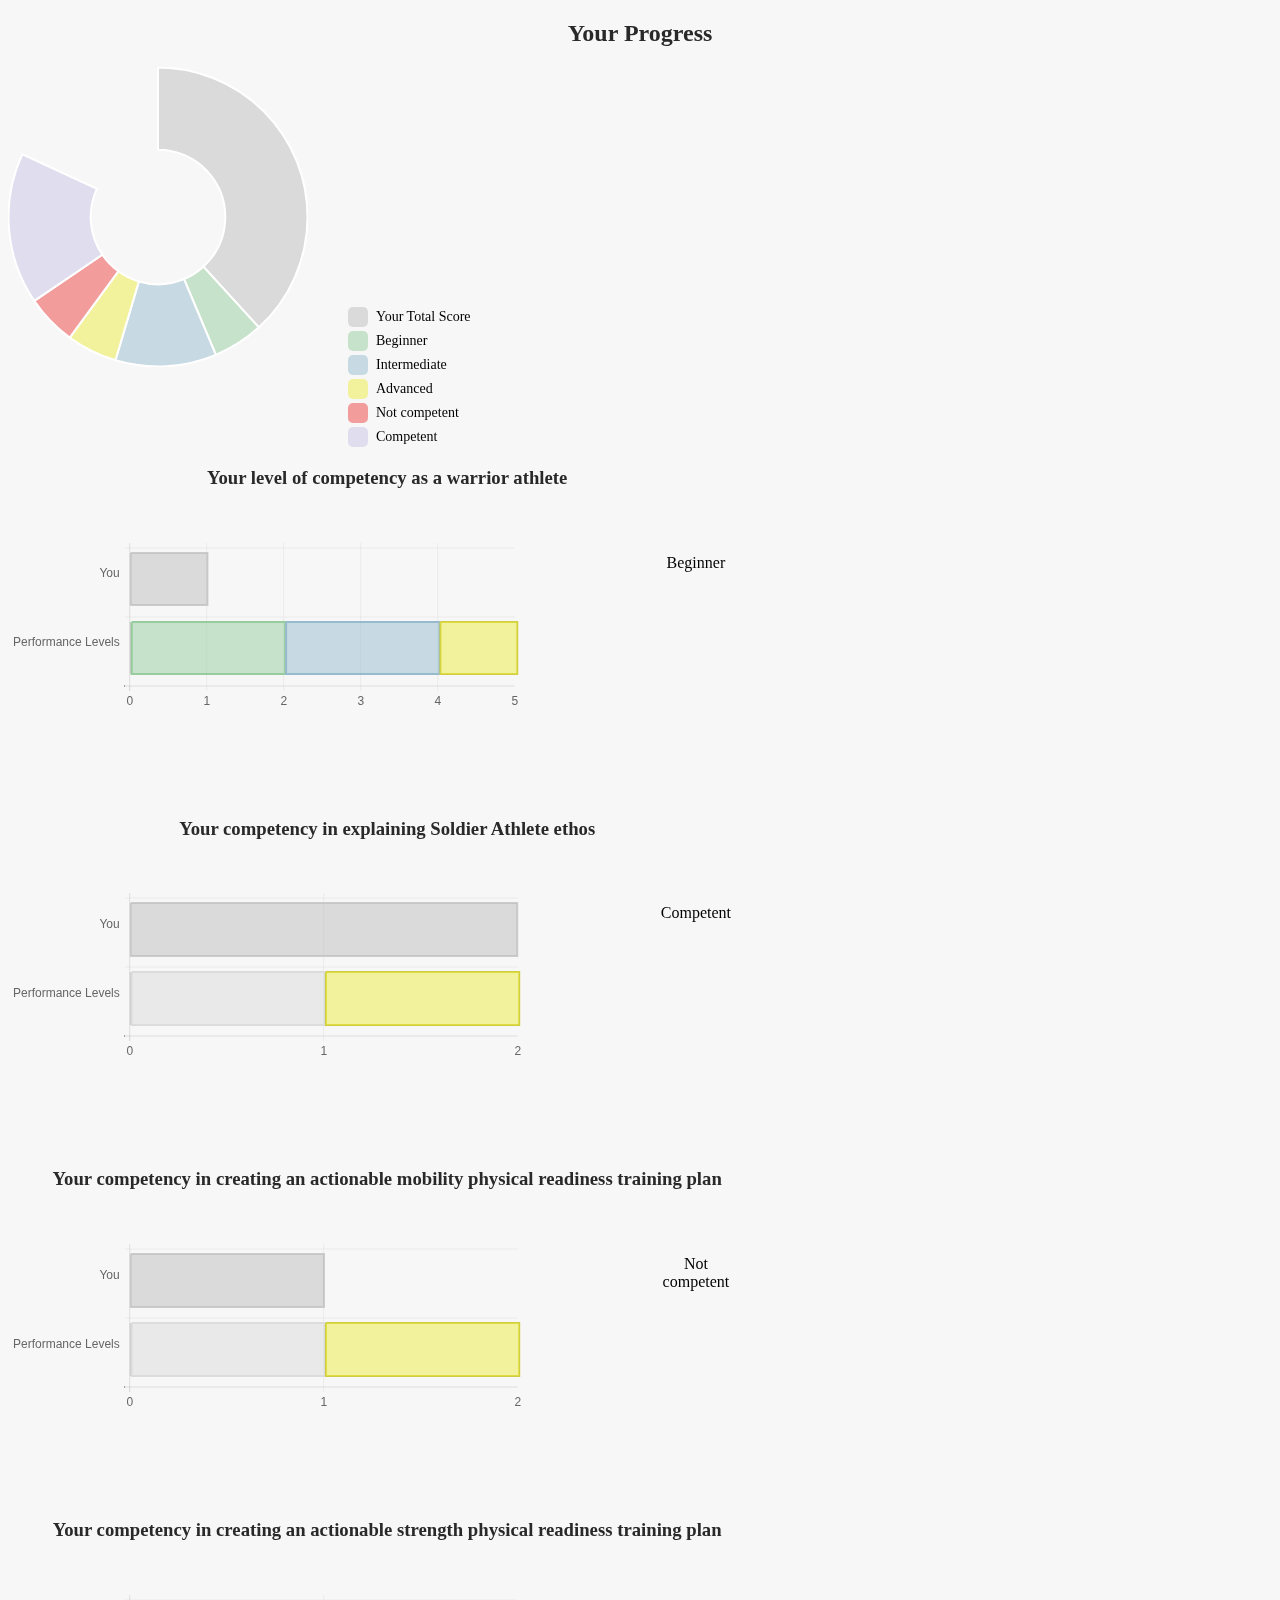
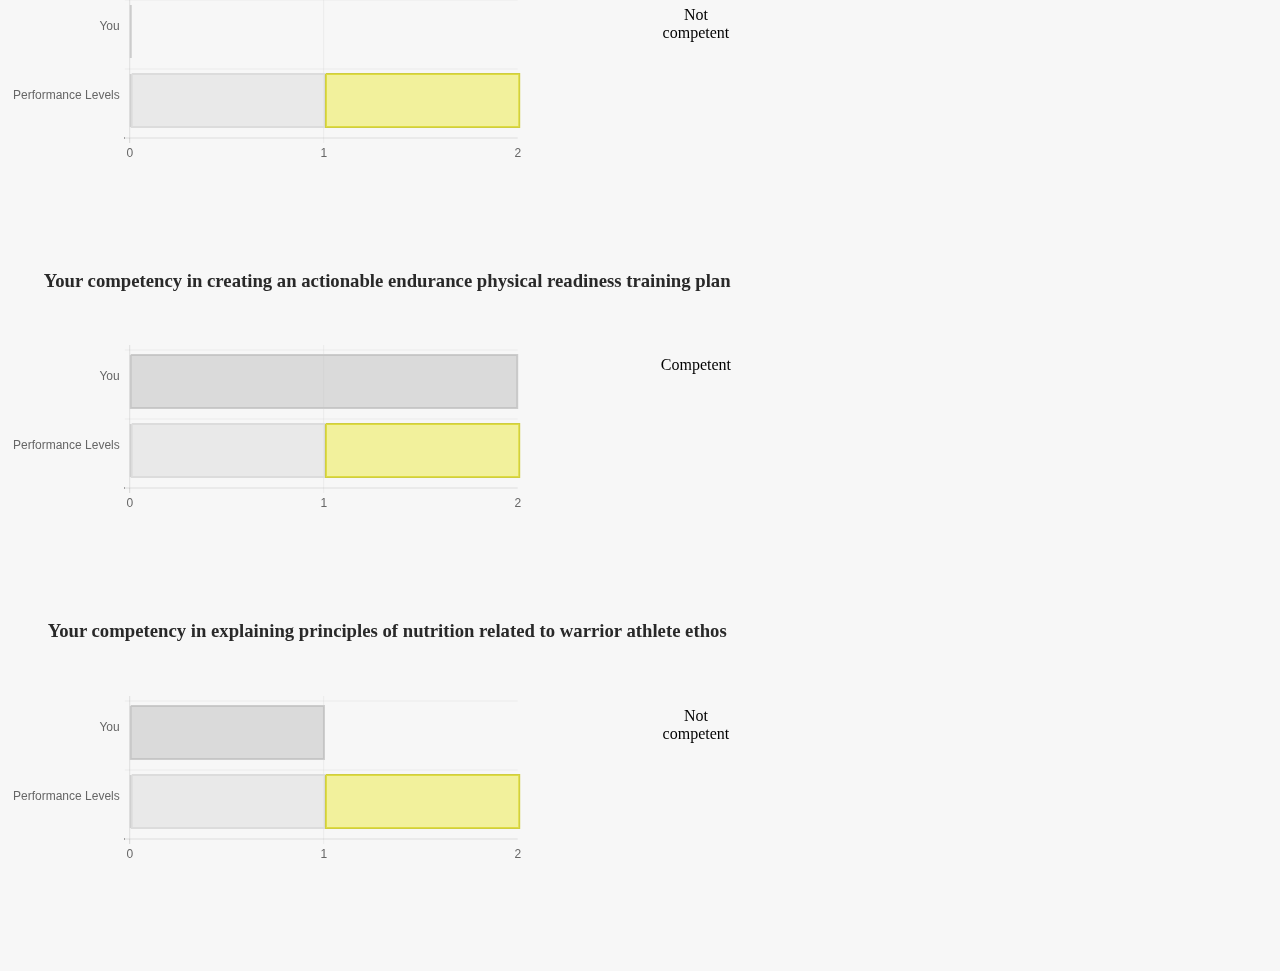
==== commit 47520360: "Added files from Master" ====
--- a/index.html
+++ b/index.html
@@ -1,71 +1,41 @@
-<!doctype html>
+<!DOCTYPE html>
 <html>
-  <head>
-    <meta charset="utf-8">
-    <meta http-equiv="X-UA-Compatible" content="chrome=1">
-    <title>Competency-dashboard by mickmuzac</title>
-
-    <link rel="stylesheet" href="stylesheets/styles.css">
-    <link rel="stylesheet" href="stylesheets/pygment_trac.css">
-    <meta name="viewport" content="width=device-width, initial-scale=1, user-scalable=no">
-    <!--[if lt IE 9]>
-    <script src="//html5shiv.googlecode.com/svn/trunk/html5.js"></script>
-    <![endif]-->
-  </head>
-  <body>
-    <div class="wrapper">
-      <header>
-        <h1>Competency-dashboard</h1>
-        <p></p>
-
-        <p class="view"><a href="https://github.com/mickmuzac/Competency-Dashboard">View the Project on GitHub <small>mickmuzac/Competency-Dashboard</small></a></p>
-
-
-        <ul>
-          <li><a href="https://github.com/mickmuzac/Competency-Dashboard/zipball/master">Download <strong>ZIP File</strong></a></li>
-          <li><a href="https://github.com/mickmuzac/Competency-Dashboard/tarball/master">Download <strong>TAR Ball</strong></a></li>
-          <li><a href="https://github.com/mickmuzac/Competency-Dashboard">View On <strong>GitHub</strong></a></li>
-        </ul>
-      </header>
-      <section>
-        <h3>
-<a name="welcome-to-github-pages" class="anchor" href="#welcome-to-github-pages"><span class="octicon octicon-link"></span></a>Welcome to GitHub Pages.</h3>
-
-<p>This automatic page generator is the easiest way to create beautiful pages for all of your projects. Author your page content here using GitHub Flavored Markdown, select a template crafted by a designer, and publish. After your page is generated, you can check out the new branch:</p>
-
-<pre><code>$ cd your_repo_root/repo_name
-$ git fetch origin
-$ git checkout gh-pages
-</code></pre>
-
-<p>If you're using the GitHub for Mac, simply sync your repository and you'll see the new branch.</p>
-
-<h3>
-<a name="designer-templates" class="anchor" href="#designer-templates"><span class="octicon octicon-link"></span></a>Designer Templates</h3>
-
-<p>We've crafted some handsome templates for you to use. Go ahead and continue to layouts to browse through them. You can easily go back to edit your page before publishing. After publishing your page, you can revisit the page generator and switch to another theme. Your Page content will be preserved if it remained markdown format.</p>
-
-<h3>
-<a name="rather-drive-stick" class="anchor" href="#rather-drive-stick"><span class="octicon octicon-link"></span></a>Rather Drive Stick?</h3>
-
-<p>If you prefer to not use the automatic generator, push a branch named <code>gh-pages</code> to your repository to create a page manually. In addition to supporting regular HTML content, GitHub Pages support Jekyll, a simple, blog aware static site generator written by our own Tom Preston-Werner. Jekyll makes it easy to create site-wide headers and footers without having to copy them across every page. It also offers intelligent blog support and other advanced templating features.</p>
-
-<h3>
-<a name="authors-and-contributors" class="anchor" href="#authors-and-contributors"><span class="octicon octicon-link"></span></a>Authors and Contributors</h3>
-
-<p>You can <a href="https://github.com/blog/821" class="user-mention">@mention</a> a GitHub username to generate a link to their profile. The resulting <code>&lt;a&gt;</code> element will link to the contributor's GitHub Profile. For example: In 2007, Chris Wanstrath (<a href="https://github.com/defunkt" class="user-mention">@defunkt</a>), PJ Hyett (<a href="https://github.com/pjhyett" class="user-mention">@pjhyett</a>), and Tom Preston-Werner (<a href="https://github.com/mojombo" class="user-mention">@mojombo</a>) founded GitHub.</p>
-
-<h3>
-<a name="support-or-contact" class="anchor" href="#support-or-contact"><span class="octicon octicon-link"></span></a>Support or Contact</h3>
-
-<p>Having trouble with Pages? Check out the documentation at <a href="http://help.github.com/pages">http://help.github.com/pages</a> or contact <a href="mailto:support@github.com">support@github.com</a> and we’ll help you sort it out.</p>
-      </section>
-      <footer>
-        <p>This project is maintained by <a href="https://github.com/mickmuzac">mickmuzac</a></p>
-        <p><small>Hosted on GitHub Pages &mdash; Theme by <a href="https://github.com/orderedlist">orderedlist</a></small></p>
-      </footer>
-    </div>
-    <script src="javascripts/scale.fix.js"></script>
-    
-  </body>
+<head>
+	<!-- Dependencies -->
+	<script src="//code.jquery.com/jquery-1.11.0.min.js"></script>
+	<script src="lib/knockout-3.1.0.js"></script>
+	<script src="lib/xml2json.js"></script>
+	<script src="lib/Chart.min.js"></script>
+	<script src="lib/ChartNew.js"></script>
+	<script src="lib/xapicollection.min.js"></script>
+	
+	<script type="text/javascript" src="src/dash.js"></script>
+	<link type="text/css" rel="stylesheet" href="css/style.css" />
+</head>
+<body>
+	<div class="overview">
+		<h2>Your Progress</h2>
+		<canvas id="myChart" width="300" height="300"></canvas>
+		<div id="legend"></div>
+	</div>
+	<div class="content">
+		<div class="components" data-bind="foreach: Component">
+			<h3 data-bind="text:Title"></h3>	
+			<div class="component_inner">
+				<canvas data-bind="attr:{id: 'canvas' + $index()}" width="520" height="180"></canvas>	
+				
+				<!-- This for loop should really be removed -->
+				<div class="performanceLevel" data-bind="foreach: PerformanceLevelSet.PerformanceLevel">
+					<div data-bind="if:$root.isCurrentScore($data, $parentContext.$index())">
+						<p>
+							<span data-bind="text: Indicator.Description"></span><br/><br/>
+							<img data-bind="attr:{src: $root.getImgURL($data)}" />
+						</p>
+					</div>
+				</div>
+				
+			</div>
+		</div>
+	</div>
+</body>
 </html>--- a/css/style.css
+++ b/css/style.css
@@ -0,0 +1,75 @@
+html, body{
+	background: #f7f7f7;
+}
+
+h1, h2, h3{
+	color: #292929;
+	width: 100%;
+	clear: both;
+}
+canvas{
+	float:left;
+}
+
+/* Overview div. Pie charts, main header */
+.overview{
+	width: 100%;
+	clear:both;
+}
+.overview h2{
+	text-align: center;
+}
+
+.content{
+	text-align: center;
+	width: 100%;
+}
+.components{
+	width: 60%;
+}
+.components canvas{
+	float:left;
+}
+.component_inner{
+	width: 100%;
+	clear: both;
+	margin: 30px 0 100px 0;
+	float: left;
+}
+.performanceLevel{
+	float: left;
+	margin-left: 130px;
+	width: 10%;
+}
+.doughnut-legend {
+  list-style: none;
+  float: left;
+  margin-top: 240px;
+}
+.doughnut-legend li {
+  display: block;
+  padding-left: 30px;
+  position: relative;
+  margin-bottom: 4px;
+  border-radius: 5px;
+  padding: 2px 8px 2px 28px;
+  font-size: 14px;
+  cursor: default;
+  -webkit-transition: background-color 200ms ease-in-out;
+  -moz-transition: background-color 200ms ease-in-out;
+  -o-transition: background-color 200ms ease-in-out;
+  transition: background-color 200ms ease-in-out;
+}
+.doughnut-legend li:hover {
+  background-color: #f4f4f4;
+  cursor: pointer;
+}
+.doughnut-legend li span {
+  display: block;
+  position: absolute;
+  left: 0;
+  top: 0;
+  width: 20px;
+  height: 100%;
+  border-radius: 5px;
+}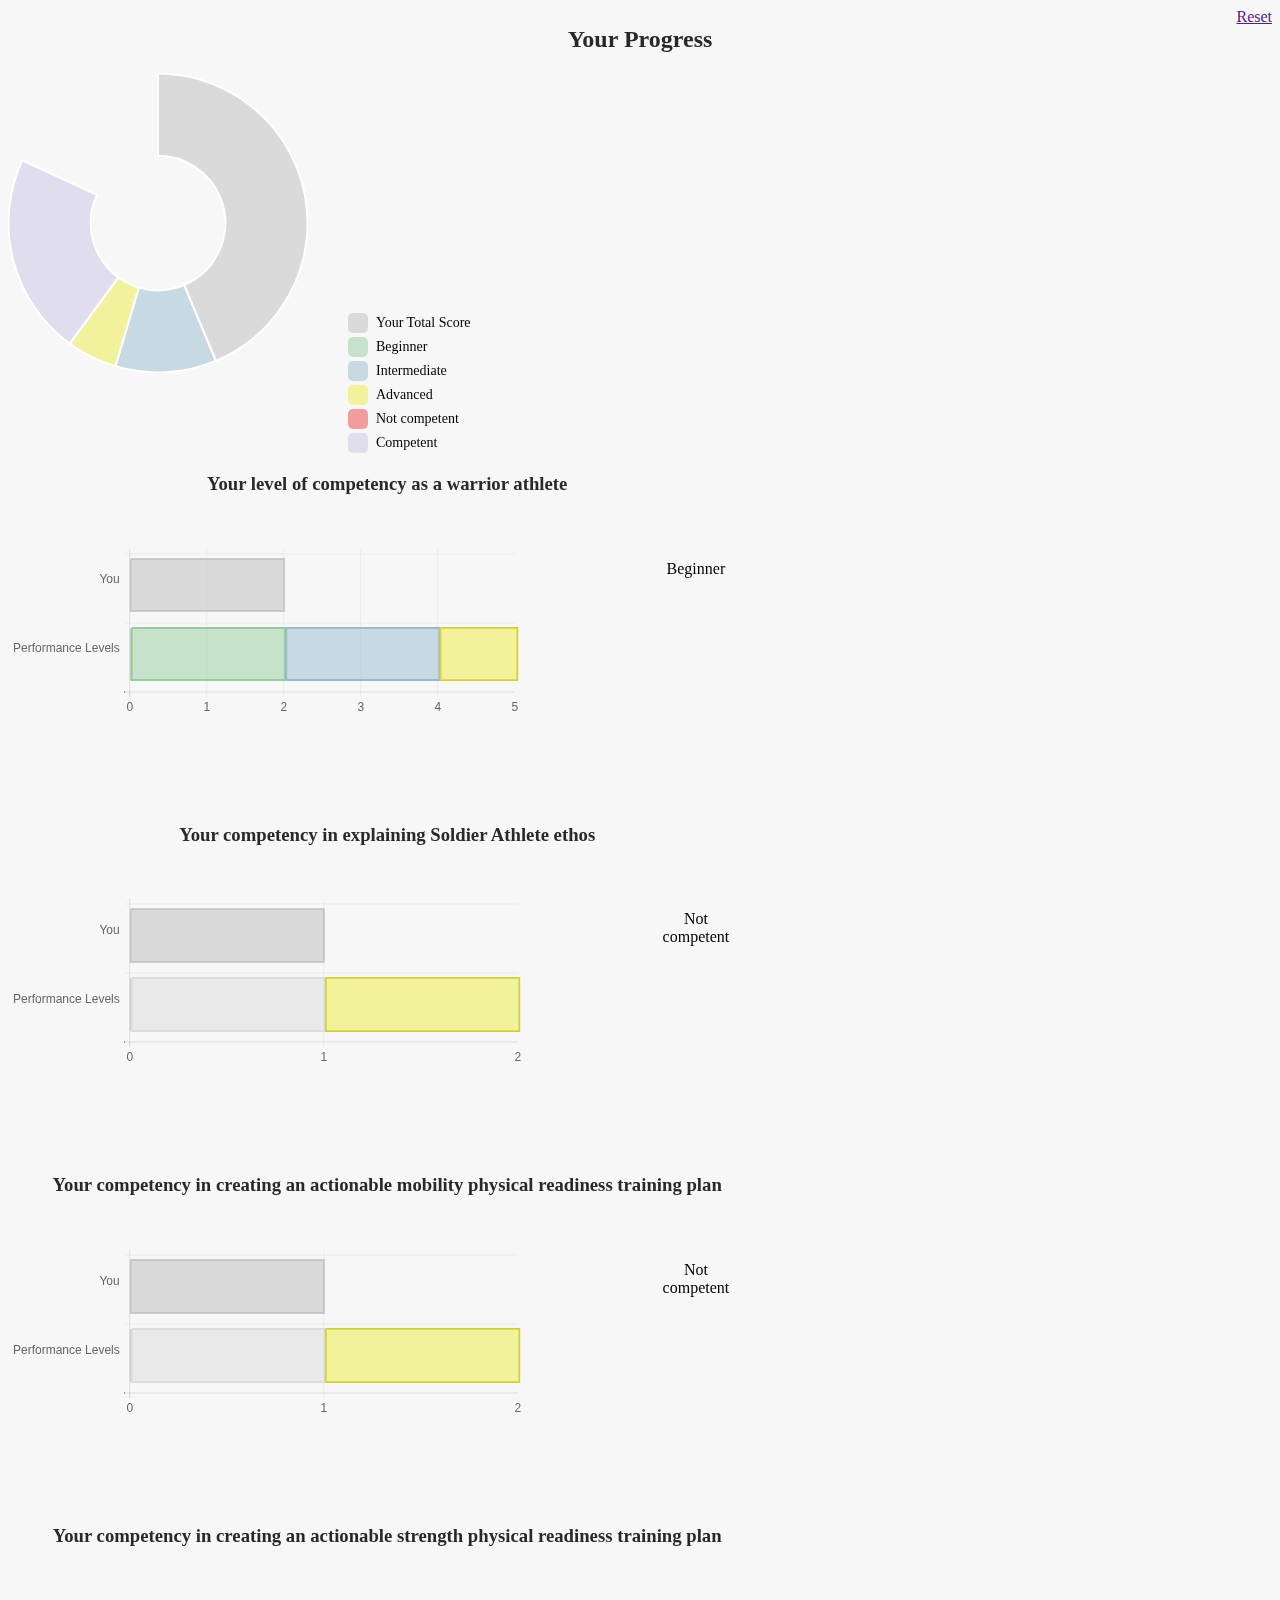
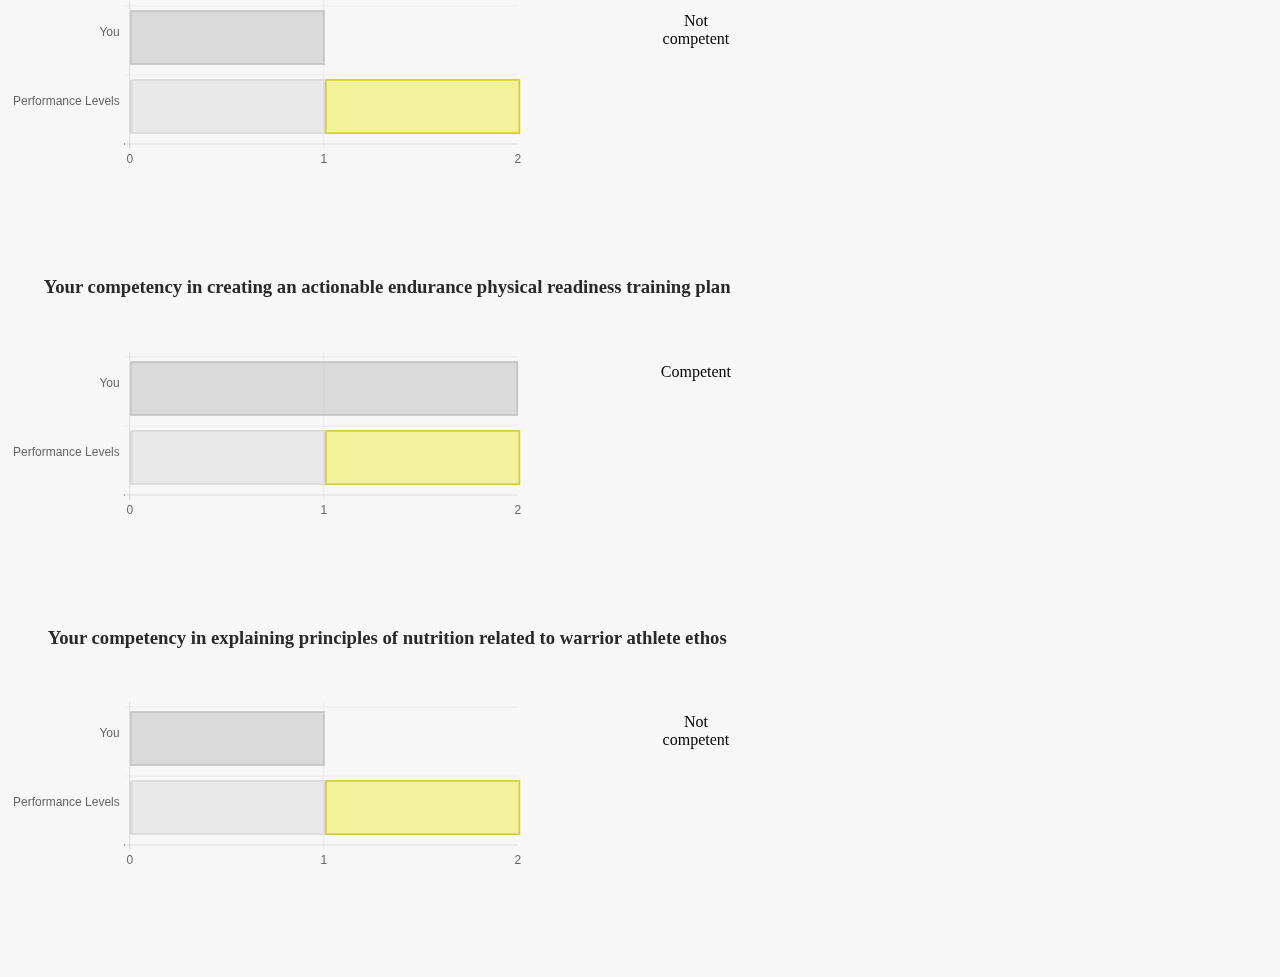
==== commit dd1e5652: "Added reset button" ====
--- a/index.html
+++ b/index.html
@@ -13,6 +13,7 @@
 	<link type="text/css" rel="stylesheet" href="css/style.css" />
 </head>
 <body>
+	<a class="reset" href="" data-bind="click:reset">Reset</a>
 	<div class="overview">
 		<h2>Your Progress</h2>
 		<canvas id="myChart" width="300" height="300"></canvas>
--- a/css/style.css
+++ b/css/style.css
@@ -9,6 +9,10 @@
 }
 canvas{
 	float:left;
+}
+
+.reset{
+	float: right;
 }
 
 /* Overview div. Pie charts, main header */
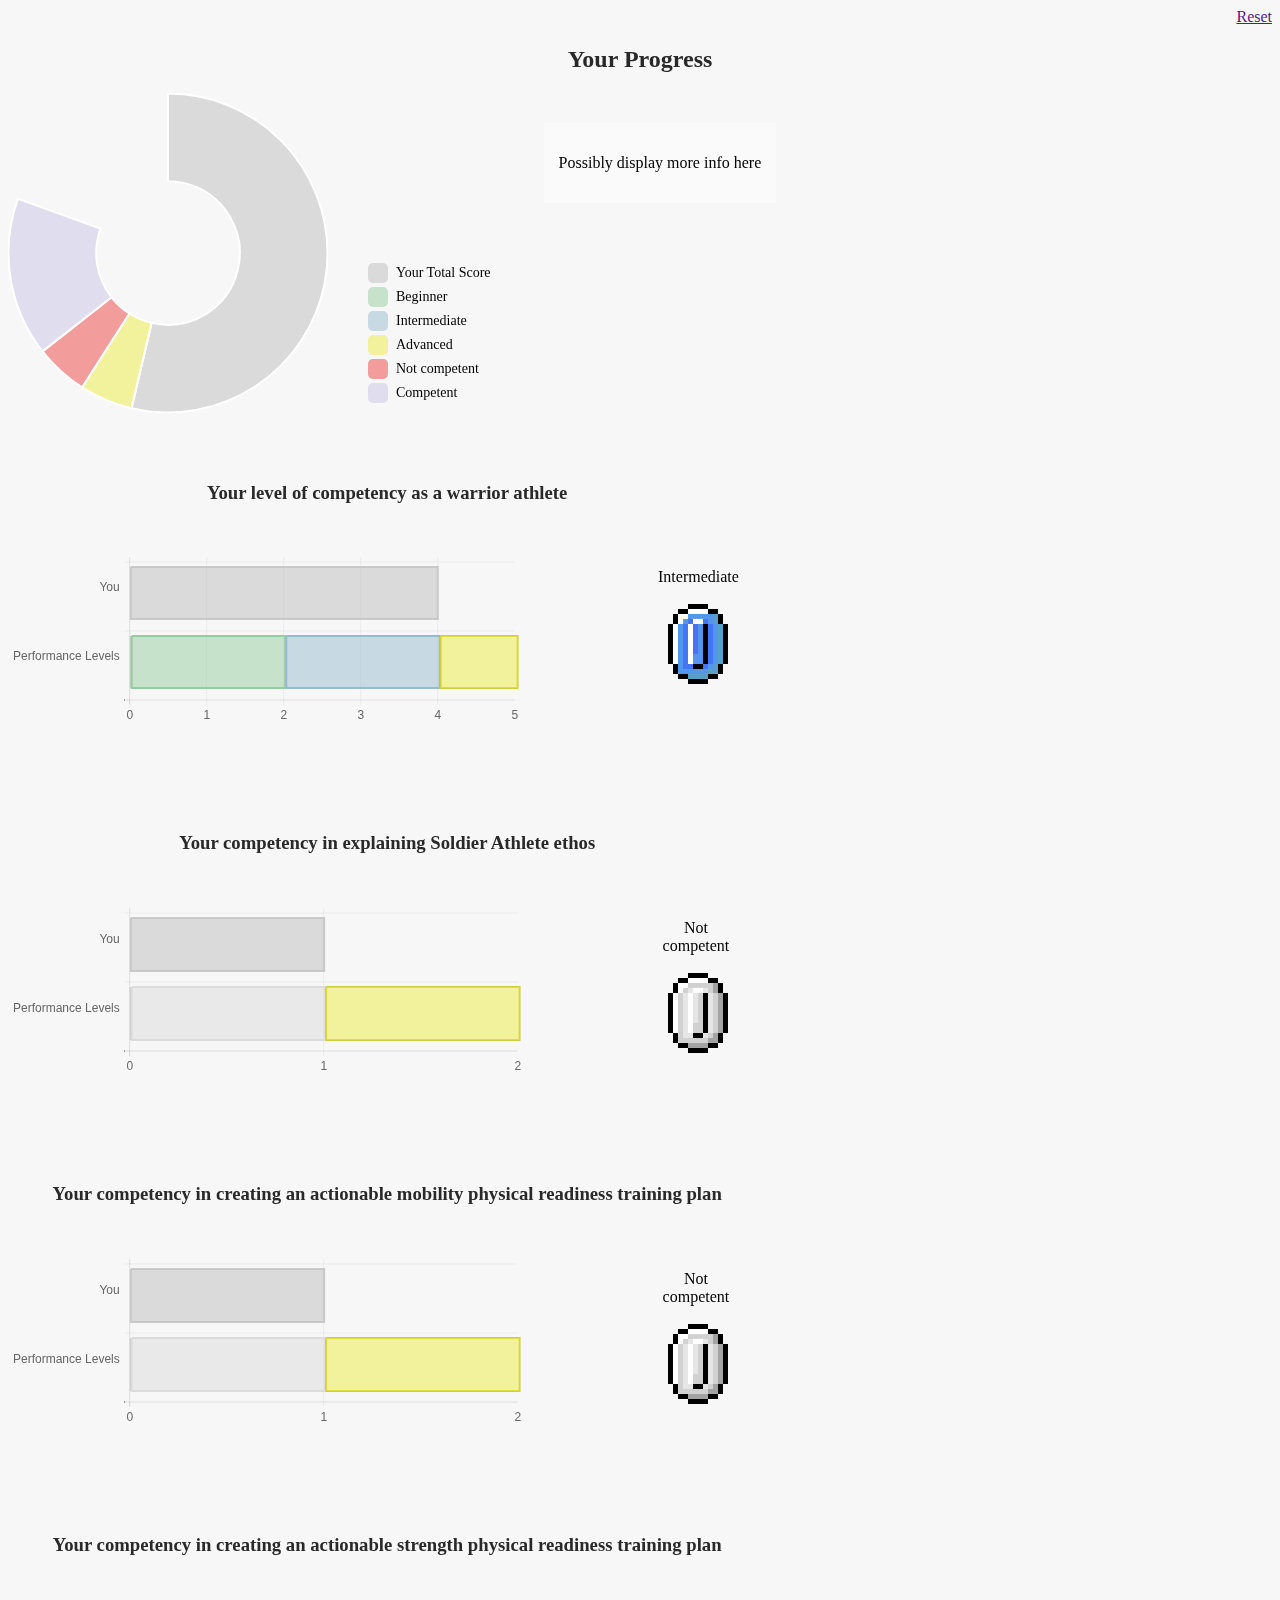
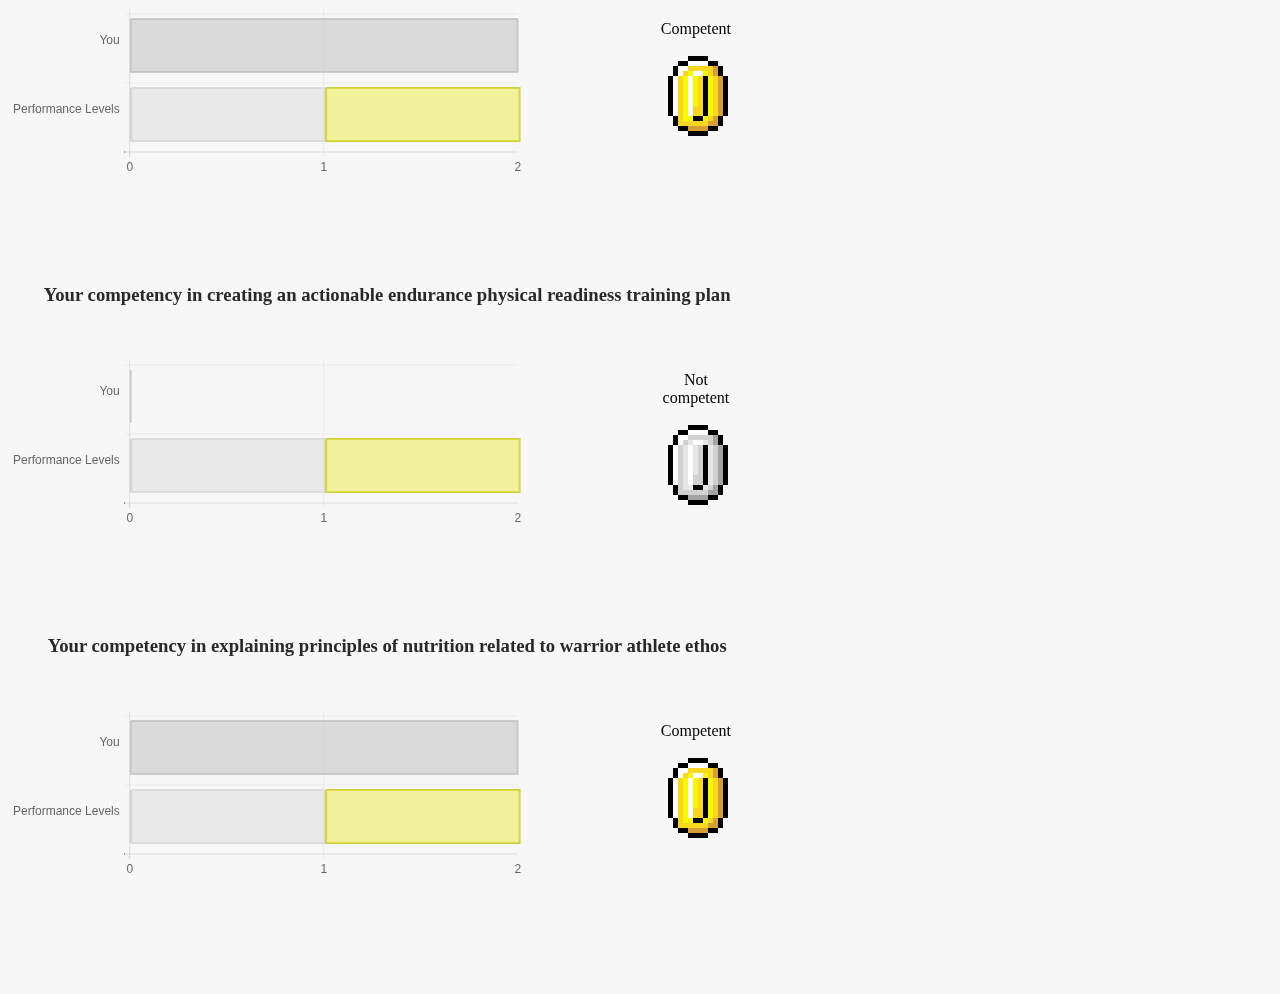
==== commit a8cbddf2: "Clean up" ====
--- a/index.html
+++ b/index.html
@@ -16,8 +16,13 @@
 	<a class="reset" href="" data-bind="click:reset">Reset</a>
 	<div class="overview">
 		<h2>Your Progress</h2>
-		<canvas id="myChart" width="300" height="300"></canvas>
-		<div id="legend"></div>
+		<div class="pie">
+			<canvas id="myChart" width="320" height="320"></canvas>
+			<div id="legend"></div>
+		</div>
+		<div class="overview_info">
+			<p>Possibly display more info here</p>
+		</div>
 	</div>
 	<div class="content">
 		<div class="components" data-bind="foreach: Component">
--- a/css/style.css
+++ b/css/style.css
@@ -1,5 +1,6 @@
 html, body{
 	background: #f7f7f7;
+	overflow: auto;
 }
 
 h1, h2, h3{
@@ -10,23 +11,34 @@
 canvas{
 	float:left;
 }
-
 .reset{
 	float: right;
 }
-
 /* Overview div. Pie charts, main header */
 .overview{
 	width: 100%;
 	clear:both;
+	float:left;
 }
 .overview h2{
 	text-align: center;
 }
-
+.pie{
+	float:left;
+	width: 40%;
+}
+.overview_info{
+	margin-top: 30px;
+	margin-left: 30px;
+	padding: 15px;
+	background: #fafafa;
+	float:left;
+}
 .content{
+	margin-top: 40px;
 	text-align: center;
 	width: 100%;
+	float:left;
 }
 .components{
 	width: 60%;
@@ -48,7 +60,7 @@
 .doughnut-legend {
   list-style: none;
   float: left;
-  margin-top: 240px;
+  margin-top: 170px;
 }
 .doughnut-legend li {
   display: block;
